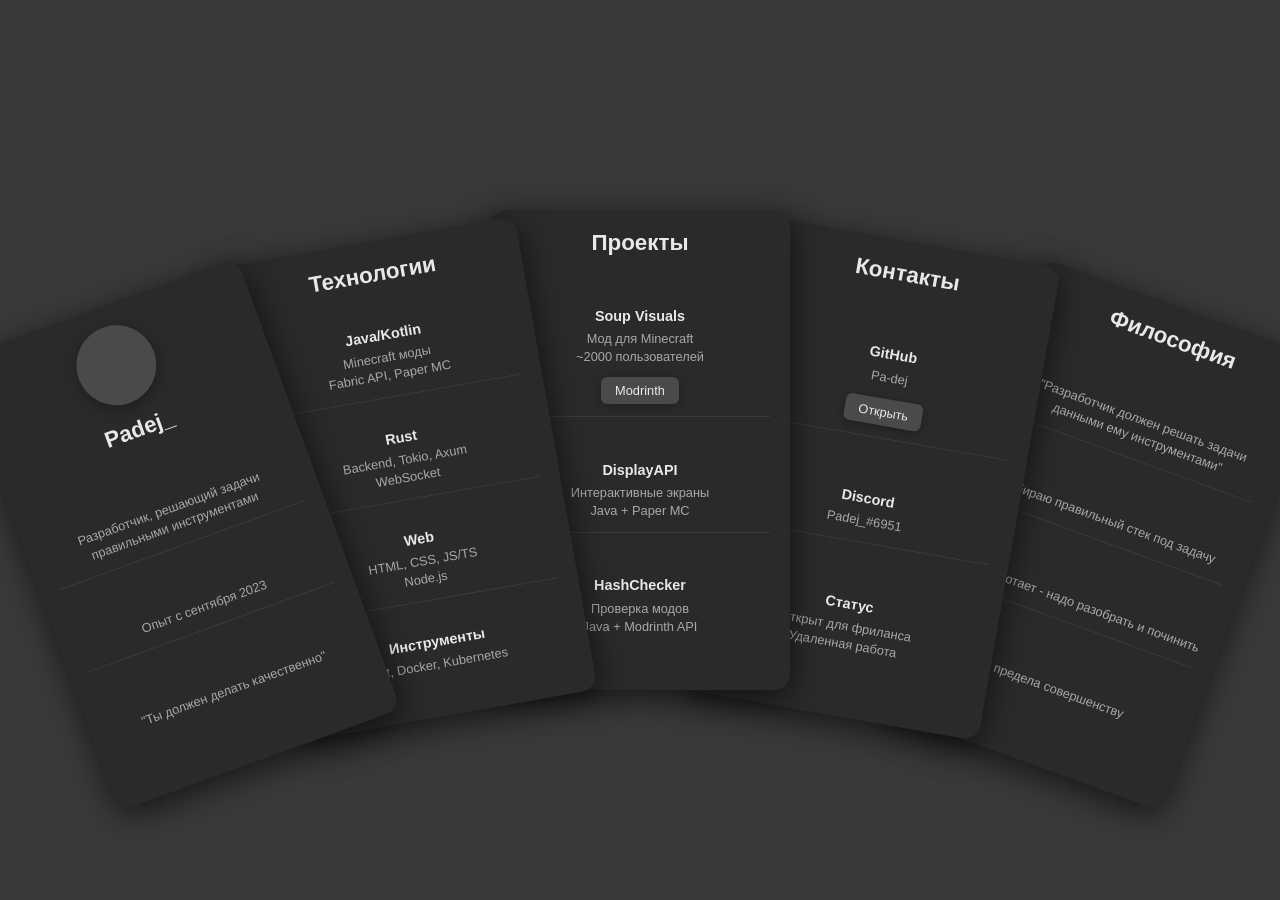
==== index.html @ fda28166 "feat: Add styling, scripts, and gitignore configuration - Create comprehensive CSS stylesheet with f" ====
<!DOCTYPE html>
<html lang="ru">
<head>
    <meta charset="UTF-8">
    <meta name="viewport" content="width=device-width, initial-scale=1.0">
    <title>Padej_</title>
    <link rel="stylesheet" href="/css/style.css">
</head>
<body>
    <div class="fan-container">
        <!-- Карта 1: Главная (самая левая в веере) -->
        <div class="card">
            <div class="card-avatar"></div>
            <h1 class="card-name">Padej_</h1>
            
            <div class="card-content">
                <div class="card-section">
                    <p class="card-text">Разработчик, решающий задачи правильными инструментами</p>
                </div>

                <div class="card-section">
                    <p class="card-text">Опыт с сентября 2023</p>
                </div>

                <div class="card-section">
                    <p class="card-text">"Ты должен делать качественно"</p>
                </div>
            </div>
        </div>

        <!-- Карта 2: Технологии -->
        <div class="card">
            <h1 class="card-name">Технологии</h1>
            
            <div class="card-content">
                <div class="card-section">
                    <p class="card-text"><strong>Java/Kotlin</strong>Minecraft моды<br>Fabric API, Paper MC</p>
                </div>

                <div class="card-section">
                    <p class="card-text"><strong>Rust</strong>Backend, Tokio, Axum<br>WebSocket</p>
                </div>

                <div class="card-section">
                    <p class="card-text"><strong>Web</strong>HTML, CSS, JS/TS<br>Node.js</p>
                </div>

                <div class="card-section">
                    <p class="card-text"><strong>Инструменты</strong>Git, Docker, Kubernetes</p>
                </div>
            </div>
        </div>

        <!-- Карта 3: Проекты (центральная) -->
        <div class="card">
            <h1 class="card-name">Проекты</h1>
            
            <div class="card-content">
                <div class="card-section">
                    <p class="card-text"><strong>Soup Visuals</strong>Мод для Minecraft<br>~2000 пользователей</p>
                    <button class="card-button" onclick="window.open('https://modrinth.com/mod/soup-api', '_blank')">Modrinth</button>
                </div>

                <div class="card-section">
                    <p class="card-text"><strong>DisplayAPI</strong>Интерактивные экраны<br>Java + Paper MC</p>
                </div>

                <div class="card-section">
                    <p class="card-text"><strong>HashChecker</strong>Проверка модов<br>Java + Modrinth API</p>
                </div>
            </div>
        </div>

        <!-- Карта 4: Контакты -->
        <div class="card">
            <h1 class="card-name">Контакты</h1>
            
            <div class="card-content">
                <div class="card-section">
                    <p class="card-text"><strong>GitHub</strong>Pa-dej</p>
                    <button class="card-button" onclick="window.open('https://github.com/Pa-dej', '_blank')">Открыть</button>
                </div>

                <div class="card-section">
                    <p class="card-text"><strong>Discord</strong>Padej_#6951</p>
                </div>

                <div class="card-section">
                    <p class="card-text"><strong>Статус</strong>Открыт для фриланса<br>Удаленная работа</p>
                </div>
            </div>
        </div>

        <!-- Карта 5: Философия (самая правая) -->
        <div class="card">
            <h1 class="card-name">Философия</h1>
            
            <div class="card-content">
                <div class="card-section">
                    <p class="card-text">"Разработчик должен решать задачи данными ему инструментами"</p>
                </div>

                <div class="card-section">
                    <p class="card-text">Выбираю правильный стек под задачу</p>
                </div>

                <div class="card-section">
                    <p class="card-text">Если работает - надо разобрать и починить</p>
                </div>

                <div class="card-section">
                    <p class="card-text">Нет предела совершенству</p>
                </div>
            </div>
        </div>
    </div>

    <script src="/js/main.js"></script>
</body>
</html>
---- css/style.css ----
* {
    margin: 0;
    padding: 0;
    box-sizing: border-box;
}

body {
    background: #393939;
    display: flex;
    justify-content: center;
    align-items: center;
    min-height: 100vh;
    margin: 0;
    padding: 20px;
    font-family: -apple-system, BlinkMacSystemFont, 'Segoe UI', 'Roboto', 'Oxygen', 'Ubuntu', sans-serif;
    overflow: hidden;
}

.fan-container {
    position: relative;
    width: 100%;
    max-width: 1600px;
    height: 700px;
    display: flex;
    justify-content: center;
    align-items: center;
}

.card {
    position: absolute;
    width: 350px;
    height: 550px;
    background: #2a2a2a;
    border-radius: 16px;
    box-shadow: 0 8px 32px rgba(0, 0, 0, 0.6);
    padding: 25px;
    display: flex;
    flex-direction: column;
    cursor: pointer;
    transition: all 0.5s cubic-bezier(0.34, 1.56, 0.64, 1);
    transform-origin: bottom center;
    overflow: hidden;
    pointer-events: all;
}

/* Веер */
.fan-container.fan-mode .card:nth-child(1) {
    transform: translateX(-450px) translateY(80px) rotate(-22deg);
    z-index: 5;
}

.fan-container.fan-mode .card:nth-child(2) {
    transform: translateX(-225px) translateY(30px) rotate(-11deg);
    z-index: 4;
}

.fan-container.fan-mode .card:nth-child(3) {
    transform: translateX(0) translateY(0) rotate(0deg);
    z-index: 3;
}

.fan-container.fan-mode .card:nth-child(4) {
    transform: translateX(225px) translateY(30px) rotate(11deg);
    z-index: 2;
}

.fan-container.fan-mode .card:nth-child(5) {
    transform: translateX(450px) translateY(80px) rotate(22deg);
    z-index: 1;
}

/* Hover */
.fan-container.fan-mode .card.hovering:nth-child(1) {
    transform: translateX(-470px) translateY(-20px) rotate(-22deg) scale(1.05);
    box-shadow: 0 20px 60px rgba(0, 0, 0, 0.8);
}

.fan-container.fan-mode .card.hovering:nth-child(2) {
    transform: translateX(-235px) translateY(-70px) rotate(-11deg) scale(1.05);
    box-shadow: 0 20px 60px rgba(0, 0, 0, 0.8);
}

.fan-container.fan-mode .card.hovering:nth-child(3) {
    transform: translateX(0) translateY(-100px) rotate(0deg) scale(1.05);
    box-shadow: 0 20px 60px rgba(0, 0, 0, 0.8);
}

.fan-container.fan-mode .card.hovering:nth-child(4) {
    transform: translateX(235px) translateY(-70px) rotate(11deg) scale(1.05);
    box-shadow: 0 20px 60px rgba(0, 0, 0, 0.8);
}

.fan-container.fan-mode .card.hovering:nth-child(5) {
    transform: translateX(470px) translateY(-20px) rotate(22deg) scale(1.05);
    box-shadow: 0 20px 60px rgba(0, 0, 0, 0.8);
}

/* Раздвигание */
.fan-container.fan-mode:has(.card.hovering:nth-child(1)) .card:nth-child(2) {
    transform: translateX(-200px) translateY(35px) rotate(-9deg);
}

.fan-container.fan-mode:has(.card.hovering:nth-child(2)) .card:nth-child(1) {
    transform: translateX(-475px) translateY(85px) rotate(-24deg);
}

.fan-container.fan-mode:has(.card.hovering:nth-child(2)) .card:nth-child(3) {
    transform: translateX(25px) translateY(5px) rotate(2deg);
}

.fan-container.fan-mode:has(.card.hovering:nth-child(3)) .card:nth-child(2) {
    transform: translateX(-250px) translateY(35px) rotate(-13deg);
}

.fan-container.fan-mode:has(.card.hovering:nth-child(3)) .card:nth-child(4) {
    transform: translateX(250px) translateY(35px) rotate(13deg);
}

.fan-container.fan-mode:has(.card.hovering:nth-child(4)) .card:nth-child(3) {
    transform: translateX(-25px) translateY(5px) rotate(-2deg);
}

.fan-container.fan-mode:has(.card.hovering:nth-child(4)) .card:nth-child(5) {
    transform: translateX(475px) translateY(85px) rotate(24deg);
}

.fan-container.fan-mode:has(.card.hovering:nth-child(5)) .card:nth-child(4) {
    transform: translateX(200px) translateY(35px) rotate(9deg);
}

/* Фокус */
.fan-container.focus-mode .card {
    opacity: 0.3;
    pointer-events: none;
    transform: translateX(0) translateY(0) rotate(0deg) scale(0.84);
}

.fan-container.focus-mode .card:nth-child(1):not(.focused) {
    opacity: 1;
    transform: translateX(-90px) translateY(0) rotate(-4deg) scale(0.84);
}

.fan-container.focus-mode .card:nth-child(2):not(.focused) {
    opacity: 1;
    transform: translateX(-44px) translateY(0) rotate(-2deg) scale(0.84);
}

.fan-container.focus-mode .card:nth-child(3):not(.focused) {
    opacity: 1;
    transform: translateX(0) translateY(0) rotate(0deg) scale(0.84);
}

.fan-container.focus-mode .card:nth-child(4):not(.focused) {
    opacity: 1;
    transform: translateX(44px) translateY(0) rotate(2deg) scale(0.84);
}

.fan-container.focus-mode .card:nth-child(5):not(.focused) {
    opacity: 1;
    transform: translateX(90px) translateY(0) rotate(4deg) scale(0.84);
}

.fan-container.focus-mode .card.focused {
    opacity: 1;
    pointer-events: all;
    transform: translateX(0) translateY(0) rotate(0deg) scale(1.15);
}

.card-avatar {
    width: 80px;
    height: 80px;
    background: #4a4a4a;
    border-radius: 50%;
    margin: 0 auto 15px;
    box-shadow: 0 4px 16px rgba(0, 0, 0, 0.3);
    flex-shrink: 0;
}

.card-name {
    font-size: 1.6rem;
    font-weight: 600;
    color: #e8e8e8;
    margin-bottom: 15px;
    text-align: center;
    flex-shrink: 0;
}

.card-content {
    flex: 1;
    display: flex;
    flex-direction: column;
    justify-content: space-evenly;
    gap: 8px;
}

.card-section {
    display: flex;
    flex-direction: column;
    align-items: center;
    gap: 8px;
    padding: 12px 0;
}

.card-section:not(:last-child) {
    border-bottom: 1px solid #3a3a3a;
}

.card-text {
    color: #a8a8a8;
    font-size: 0.85rem;
    line-height: 1.4;
    text-align: center;
}

.card-text strong {
    color: #e8e8e8;
    display: block;
    margin-bottom: 4px;
    font-size: 0.9rem;
}

.card-button {
    background: #4a4a4a;
    color: #e8e8e8;
    border: none;
    padding: 6px 14px;
    border-radius: 6px;
    font-size: 0.8rem;
    font-weight: 500;
    cursor: pointer;
    transition: all 0.3s;
    box-shadow: 0 2px 8px rgba(0, 0, 0, 0.3);
    width: fit-content;
    margin-top: 4px;
}

.card-button:hover {
    background: #5a5a5a;
    transform: translateY(-2px);
    box-shadow: 0 4px 12px rgba(0, 0, 0, 0.4);
}

.card-button:active {
    transform: translateY(0);
}

/* Адаптивность */
@media (max-width: 1400px) {
    .card {
        width: 300px;
        height: 480px;
        padding: 20px;
    }

    .fan-container.fan-mode .card:nth-child(1) {
        transform: translateX(-380px) translateY(70px) rotate(-20deg);
    }

    .fan-container.fan-mode .card:nth-child(2) {
        transform: translateX(-190px) translateY(25px) rotate(-10deg);
    }

    .fan-container.fan-mode .card:nth-child(4) {
        transform: translateX(190px) translateY(25px) rotate(10deg);
    }

    .fan-container.fan-mode .card:nth-child(5) {
        transform: translateX(380px) translateY(70px) rotate(20deg);
    }

    .card-name {
        font-size: 1.4rem;
    }

    .card-text {
        font-size: 0.8rem;
    }
}

@media (max-width: 1100px) {
    .card {
        width: 260px;
        height: 420px;
        padding: 18px;
    }

    .fan-container.fan-mode .card:nth-child(1) {
        transform: translateX(-320px) translateY(60px) rotate(-18deg);
    }

    .fan-container.fan-mode .card:nth-child(2) {
        transform: translateX(-160px) translateY(20px) rotate(-9deg);
    }

    .fan-container.fan-mode .card:nth-child(4) {
        transform: translateX(160px) translateY(20px) rotate(9deg);
    }

    .fan-container.fan-mode .card:nth-child(5) {
        transform: translateX(320px) translateY(60px) rotate(18deg);
    }

    .card-avatar {
        width: 70px;
        height: 70px;
    }

    .card-name {
        font-size: 1.3rem;
    }

    .card-text {
        font-size: 0.75rem;
    }
}

@media (max-width: 900px) {
    .fan-container {
        height: 600px;
    }

    .card {
        width: 220px;
        height: 380px;
        padding: 15px;
    }

    .fan-container.fan-mode .card:nth-child(1) {
        transform: translateX(-260px) translateY(80px) rotate(-16deg) scale(0.95);
    }

    .fan-container.fan-mode .card:nth-child(2) {
        transform: translateX(-130px) translateY(40px) rotate(-8deg) scale(0.98);
    }

    .fan-container.fan-mode .card:nth-child(3) {
        transform: translateX(0) translateY(0) rotate(0deg) scale(1);
    }

    .fan-container.fan-mode .card:nth-child(4) {
        transform: translateX(130px) translateY(40px) rotate(8deg) scale(0.98);
    }

    .fan-container.fan-mode .card:nth-child(5) {
        transform: translateX(260px) translateY(80px) rotate(16deg) scale(0.95);
    }

    .card-avatar {
        width: 60px;
        height: 60px;
    }

    .card-name {
        font-size: 1.2rem;
        margin-bottom: 10px;
    }

    .card-text {
        font-size: 0.7rem;
    }

    .card-button {
        padding: 5px 12px;
        font-size: 0.75rem;
    }
}
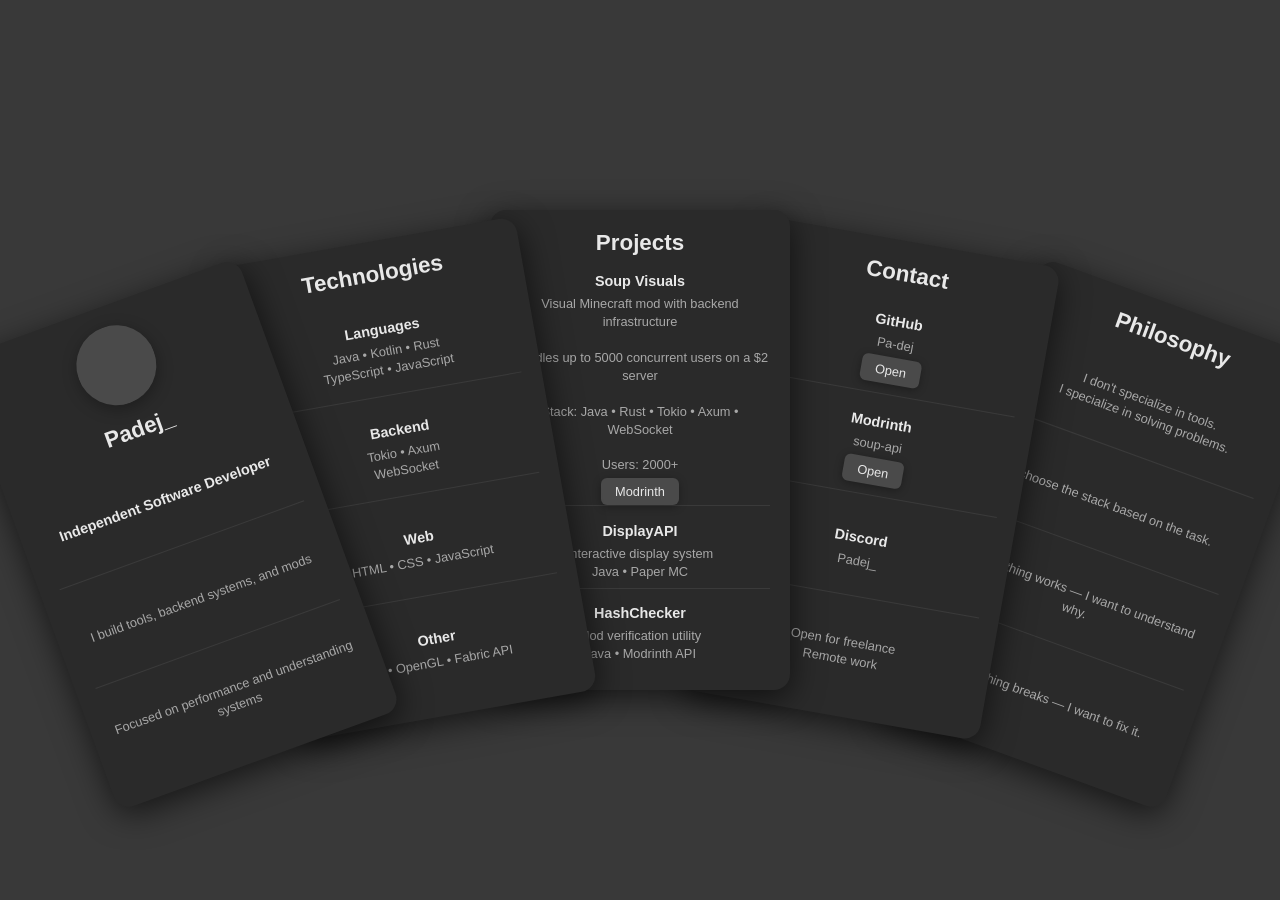
==== commit 56016c16: "feat(portfolio): Update content and refine card layout - Add profile avatar image from GitHub - Tran" ====
--- a/index.html
+++ b/index.html
@@ -10,106 +10,111 @@
     <div class="fan-container">
         <!-- Карта 1: Главная (самая левая в веере) -->
         <div class="card">
-            <div class="card-avatar"></div>
+            <div class="card-avatar" style="background-image: url('https://github.com/Pa-dej.png'); background-size: cover; background-position: center;"></div>
             <h1 class="card-name">Padej_</h1>
             
             <div class="card-content">
                 <div class="card-section">
-                    <p class="card-text">Разработчик, решающий задачи правильными инструментами</p>
+                    <p class="card-text"><strong>Independent Software Developer</strong></p>
                 </div>
 
                 <div class="card-section">
-                    <p class="card-text">Опыт с сентября 2023</p>
+                    <p class="card-text">I build tools, backend systems, and mods</p>
                 </div>
 
                 <div class="card-section">
-                    <p class="card-text">"Ты должен делать качественно"</p>
+                    <p class="card-text">Focused on performance and understanding systems</p>
                 </div>
             </div>
         </div>
 
         <!-- Карта 2: Технологии -->
         <div class="card">
-            <h1 class="card-name">Технологии</h1>
+            <h1 class="card-name">Technologies</h1>
             
             <div class="card-content">
                 <div class="card-section">
-                    <p class="card-text"><strong>Java/Kotlin</strong>Minecraft моды<br>Fabric API, Paper MC</p>
+                    <p class="card-text"><strong>Languages</strong>Java • Kotlin • Rust<br>TypeScript • JavaScript</p>
                 </div>
 
                 <div class="card-section">
-                    <p class="card-text"><strong>Rust</strong>Backend, Tokio, Axum<br>WebSocket</p>
+                    <p class="card-text"><strong>Backend</strong>Tokio • Axum<br>WebSocket</p>
                 </div>
 
                 <div class="card-section">
-                    <p class="card-text"><strong>Web</strong>HTML, CSS, JS/TS<br>Node.js</p>
+                    <p class="card-text"><strong>Web</strong>HTML • CSS • JavaScript</p>
                 </div>
 
                 <div class="card-section">
-                    <p class="card-text"><strong>Инструменты</strong>Git, Docker, Kubernetes</p>
+                    <p class="card-text"><strong>Other</strong>Git • OpenGL • Fabric API</p>
                 </div>
             </div>
         </div>
 
         <!-- Карта 3: Проекты (центральная) -->
         <div class="card">
-            <h1 class="card-name">Проекты</h1>
+            <h1 class="card-name">Projects</h1>
             
             <div class="card-content">
                 <div class="card-section">
-                    <p class="card-text"><strong>Soup Visuals</strong>Мод для Minecraft<br>~2000 пользователей</p>
+                    <p class="card-text"><strong>Soup Visuals</strong>Visual Minecraft mod with backend infrastructure<br><br>Handles up to 5000 concurrent users on a $2 server<br><br>Stack: Java • Rust • Tokio • Axum • WebSocket<br><br>Users: 2000+</p>
                     <button class="card-button" onclick="window.open('https://modrinth.com/mod/soup-api', '_blank')">Modrinth</button>
                 </div>
 
                 <div class="card-section">
-                    <p class="card-text"><strong>DisplayAPI</strong>Интерактивные экраны<br>Java + Paper MC</p>
+                    <p class="card-text"><strong>DisplayAPI</strong>Interactive display system<br>Java • Paper MC</p>
                 </div>
 
                 <div class="card-section">
-                    <p class="card-text"><strong>HashChecker</strong>Проверка модов<br>Java + Modrinth API</p>
+                    <p class="card-text"><strong>HashChecker</strong>Mod verification utility<br>Java • Modrinth API</p>
                 </div>
             </div>
         </div>
 
         <!-- Карта 4: Контакты -->
         <div class="card">
-            <h1 class="card-name">Контакты</h1>
+            <h1 class="card-name">Contact</h1>
             
             <div class="card-content">
                 <div class="card-section">
                     <p class="card-text"><strong>GitHub</strong>Pa-dej</p>
-                    <button class="card-button" onclick="window.open('https://github.com/Pa-dej', '_blank')">Открыть</button>
+                    <button class="card-button" onclick="window.open('https://github.com/Pa-dej', '_blank')">Open</button>
                 </div>
 
                 <div class="card-section">
-                    <p class="card-text"><strong>Discord</strong>Padej_#6951</p>
+                    <p class="card-text"><strong>Modrinth</strong>soup-api</p>
+                    <button class="card-button" onclick="window.open('https://modrinth.com/mod/soup-api', '_blank')">Open</button>
                 </div>
 
                 <div class="card-section">
-                    <p class="card-text"><strong>Статус</strong>Открыт для фриланса<br>Удаленная работа</p>
+                    <p class="card-text"><strong>Discord</strong>Padej_</p>
+                </div>
+
+                <div class="card-section">
+                    <p class="card-text">Open for freelance<br>Remote work</p>
                 </div>
             </div>
         </div>
 
         <!-- Карта 5: Философия (самая правая) -->
         <div class="card">
-            <h1 class="card-name">Философия</h1>
+            <h1 class="card-name">Philosophy</h1>
             
             <div class="card-content">
                 <div class="card-section">
-                    <p class="card-text">"Разработчик должен решать задачи данными ему инструментами"</p>
+                    <p class="card-text">I don't specialize in tools.<br>I specialize in solving problems.</p>
                 </div>
 
                 <div class="card-section">
-                    <p class="card-text">Выбираю правильный стек под задачу</p>
+                    <p class="card-text">I choose the stack based on the task.</p>
                 </div>
 
                 <div class="card-section">
-                    <p class="card-text">Если работает - надо разобрать и починить</p>
+                    <p class="card-text">If something works — I want to understand why.</p>
                 </div>
 
                 <div class="card-section">
-                    <p class="card-text">Нет предела совершенству</p>
+                    <p class="card-text">If something breaks — I want to fix it.</p>
                 </div>
             </div>
         </div>
--- a/css/style.css
+++ b/css/style.css
@@ -197,8 +197,10 @@
     display: flex;
     flex-direction: column;
     align-items: center;
-    gap: 8px;
-    padding: 12px 0;
+    justify-content: center;
+    gap: 0;
+    padding: 0;
+    flex: 1;
 }
 
 .card-section:not(:last-child) {
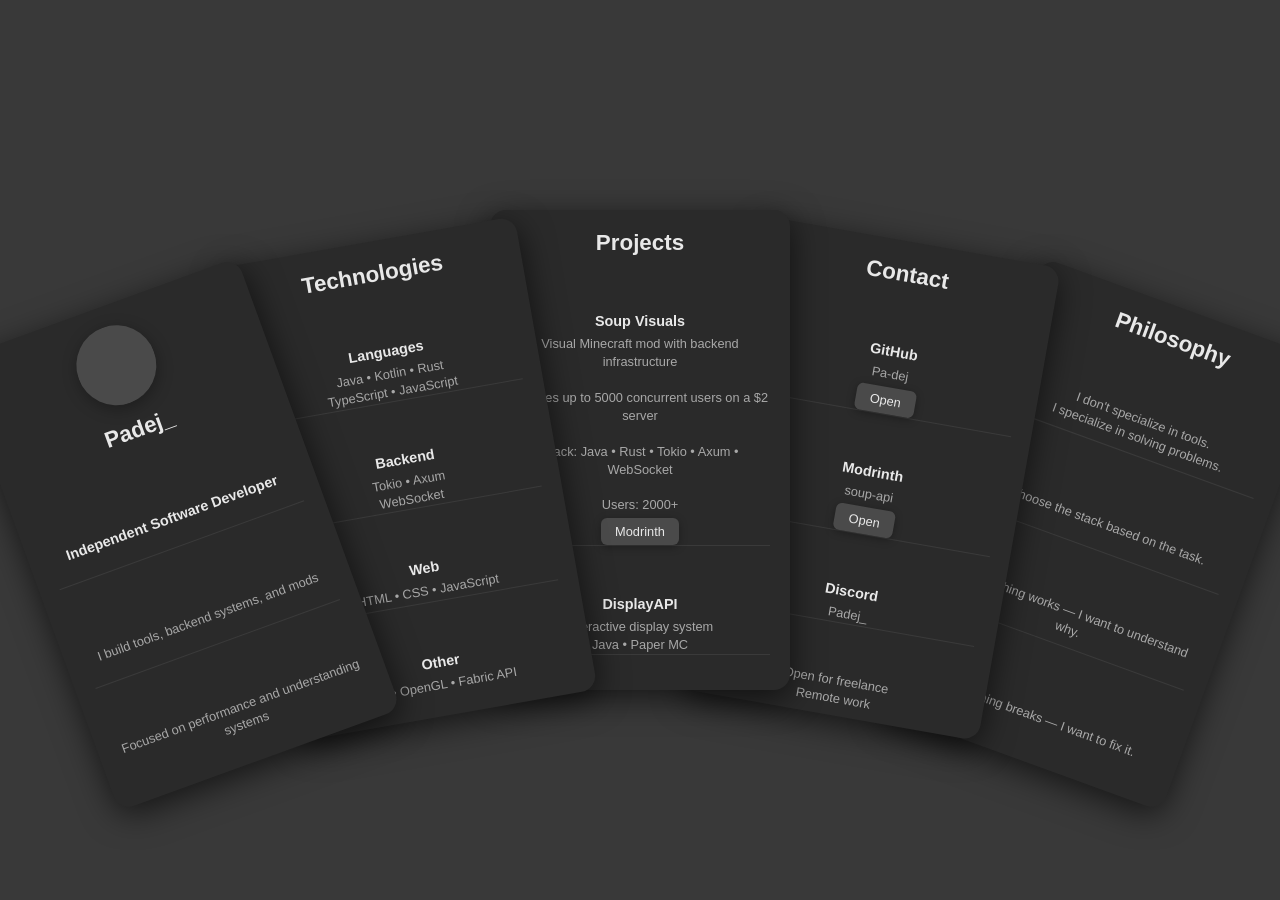
==== commit e1893e01: "feat(portfolio): Add interactive card animations and icon system - Add 15 new SVG icons (briefcase, " ====
--- a/index.html
+++ b/index.html
@@ -4,116 +4,171 @@
     <meta charset="UTF-8">
     <meta name="viewport" content="width=device-width, initial-scale=1.0">
     <title>Padej_</title>
+    <link rel="icon" type="image/svg+xml" href="/icons/icon.svg">
     <link rel="stylesheet" href="/css/style.css">
 </head>
 <body>
     <div class="fan-container">
         <!-- Карта 1: Главная (самая левая в веере) -->
-        <div class="card">
+        <div class="card" data-theme="main">
             <div class="card-avatar" style="background-image: url('https://github.com/Pa-dej.png'); background-size: cover; background-position: center;"></div>
             <h1 class="card-name">Padej_</h1>
             
             <div class="card-content">
-                <div class="card-section">
+                <div class="card-section" data-color="code">
+                    <div class="card-icons">
+                        <img src="/icons/code.svg" class="card-icon" alt="Code">
+                    </div>
                     <p class="card-text"><strong>Independent Software Developer</strong></p>
                 </div>
 
-                <div class="card-section">
+                <div class="card-section" data-color="tools">
+                    <div class="card-icons">
+                        <img src="/icons/tools.svg" class="card-icon" alt="Tools">
+                    </div>
                     <p class="card-text">I build tools, backend systems, and mods</p>
                 </div>
 
-                <div class="card-section">
+                <div class="card-section" data-color="target">
+                    <div class="card-icons">
+                        <img src="/icons/target.svg" class="card-icon" alt="Target">
+                    </div>
                     <p class="card-text">Focused on performance and understanding systems</p>
                 </div>
             </div>
         </div>
 
         <!-- Карта 2: Технологии -->
-        <div class="card">
+        <div class="card" data-theme="tech">
             <h1 class="card-name">Technologies</h1>
             
             <div class="card-content">
-                <div class="card-section">
+                <div class="card-section" data-color="java">
+                    <div class="card-icons">
+                        <img src="/icons/java.svg" class="card-icon" alt="Java">
+                    </div>
                     <p class="card-text"><strong>Languages</strong>Java • Kotlin • Rust<br>TypeScript • JavaScript</p>
                 </div>
 
-                <div class="card-section">
+                <div class="card-section" data-color="rust">
+                    <div class="card-icons">
+                        <img src="/icons/server.svg" class="card-icon" alt="Backend">
+                    </div>
                     <p class="card-text"><strong>Backend</strong>Tokio • Axum<br>WebSocket</p>
                 </div>
 
-                <div class="card-section">
+                <div class="card-section" data-color="web">
+                    <div class="card-icons">
+                        <img src="/icons/web.svg" class="card-icon" alt="Web">
+                    </div>
                     <p class="card-text"><strong>Web</strong>HTML • CSS • JavaScript</p>
                 </div>
 
                 <div class="card-section">
+                    <div class="card-icons">
+                        <img src="/icons/github.svg" class="card-icon" alt="Git">
+                    </div>
                     <p class="card-text"><strong>Other</strong>Git • OpenGL • Fabric API</p>
                 </div>
             </div>
         </div>
 
         <!-- Карта 3: Проекты (центральная) -->
-        <div class="card">
+        <div class="card" data-theme="projects">
             <h1 class="card-name">Projects</h1>
             
             <div class="card-content">
-                <div class="card-section">
+                <div class="card-section" data-color="modrinth">
+                    <div class="card-icons">
+                        <img src="/icons/modrinth.svg" class="card-icon" alt="Modrinth">
+                    </div>
                     <p class="card-text"><strong>Soup Visuals</strong>Visual Minecraft mod with backend infrastructure<br><br>Handles up to 5000 concurrent users on a $2 server<br><br>Stack: Java • Rust • Tokio • Axum • WebSocket<br><br>Users: 2000+</p>
                     <button class="card-button" onclick="window.open('https://modrinth.com/mod/soup-api', '_blank')">Modrinth</button>
                 </div>
 
-                <div class="card-section">
+                <div class="card-section" data-color="java">
+                    <div class="card-icons">
+                        <img src="/icons/java.svg" class="card-icon" alt="Java">
+                    </div>
                     <p class="card-text"><strong>DisplayAPI</strong>Interactive display system<br>Java • Paper MC</p>
                 </div>
 
-                <div class="card-section">
+                <div class="card-section" data-color="java">
+                    <div class="card-icons">
+                        <img src="/icons/java.svg" class="card-icon" alt="Java">
+                    </div>
                     <p class="card-text"><strong>HashChecker</strong>Mod verification utility<br>Java • Modrinth API</p>
                 </div>
             </div>
         </div>
 
         <!-- Карта 4: Контакты -->
-        <div class="card">
+        <div class="card" data-theme="contact">
             <h1 class="card-name">Contact</h1>
             
             <div class="card-content">
-                <div class="card-section">
+                <div class="card-section" data-color="github">
+                    <div class="card-icons">
+                        <img src="/icons/github.svg" class="card-icon" alt="GitHub">
+                    </div>
                     <p class="card-text"><strong>GitHub</strong>Pa-dej</p>
                     <button class="card-button" onclick="window.open('https://github.com/Pa-dej', '_blank')">Open</button>
                 </div>
 
-                <div class="card-section">
+                <div class="card-section" data-color="modrinth">
+                    <div class="card-icons">
+                        <img src="/icons/modrinth.svg" class="card-icon" alt="Modrinth">
+                    </div>
                     <p class="card-text"><strong>Modrinth</strong>soup-api</p>
                     <button class="card-button" onclick="window.open('https://modrinth.com/mod/soup-api', '_blank')">Open</button>
                 </div>
 
-                <div class="card-section">
+                <div class="card-section" data-color="discord">
+                    <div class="card-icons">
+                        <img src="/icons/discord.svg" class="card-icon" alt="Discord">
+                    </div>
                     <p class="card-text"><strong>Discord</strong>Padej_</p>
                 </div>
 
-                <div class="card-section">
+                <div class="card-section" data-color="briefcase">
+                    <div class="card-icons">
+                        <img src="/icons/briefcase.svg" class="card-icon" alt="Freelance">
+                    </div>
                     <p class="card-text">Open for freelance<br>Remote work</p>
                 </div>
             </div>
         </div>
 
         <!-- Карта 5: Философия (самая правая) -->
-        <div class="card">
+        <div class="card" data-theme="philosophy">
             <h1 class="card-name">Philosophy</h1>
             
             <div class="card-content">
-                <div class="card-section">
+                <div class="card-section" data-color="lightbulb">
+                    <div class="card-icons">
+                        <img src="/icons/lightbulb.svg" class="card-icon" alt="Ideas">
+                    </div>
                     <p class="card-text">I don't specialize in tools.<br>I specialize in solving problems.</p>
                 </div>
 
-                <div class="card-section">
+                <div class="card-section" data-color="layers">
+                    <div class="card-icons">
+                        <img src="/icons/layers.svg" class="card-icon" alt="Stack">
+                    </div>
                     <p class="card-text">I choose the stack based on the task.</p>
                 </div>
 
-                <div class="card-section">
+                <div class="card-section" data-color="search">
+                    <div class="card-icons">
+                        <img src="/icons/search.svg" class="card-icon" alt="Search">
+                    </div>
                     <p class="card-text">If something works — I want to understand why.</p>
                 </div>
 
-                <div class="card-section">
+                <div class="card-section" data-color="setting">
+                    <div class="card-icons">
+                        <img src="/icons/setting.svg" class="card-icon" alt="Fix">
+                    </div>
                     <p class="card-text">If something breaks — I want to fix it.</p>
                 </div>
             </div>
--- a/css/style.css
+++ b/css/style.css
@@ -201,10 +201,305 @@
     gap: 0;
     padding: 0;
     flex: 1;
+    position: relative;
+    transition: all 0.4s cubic-bezier(0.34, 1.56, 0.64, 1);
 }
 
 .card-section:not(:last-child) {
     border-bottom: 1px solid #3a3a3a;
+}
+
+/* Иконки */
+.card-icons {
+    display: flex;
+    gap: 12px;
+    margin-bottom: 8px;
+    opacity: 0;
+    transform: translateY(-10px) scale(0.8);
+    transition: all 0.5s cubic-bezier(0.34, 1.56, 0.64, 1);
+    pointer-events: none;
+}
+
+.card-icon {
+    width: 32px;
+    height: 32px;
+    filter: grayscale(1) brightness(0.6);
+    transition: all 0.4s cubic-bezier(0.34, 1.56, 0.64, 1);
+}
+
+/* Показываем иконки при фокусе */
+.card.focused .card-icons {
+    opacity: 1;
+    transform: translateY(0) scale(1);
+    pointer-events: all;
+}
+
+.card.focused .card-icon {
+    filter: grayscale(0) brightness(1);
+}
+
+/* Задержки для каскадной анимации */
+.card.focused .card-section:nth-child(1) .card-icons {
+    transition-delay: 0.1s;
+}
+
+.card.focused .card-section:nth-child(2) .card-icons {
+    transition-delay: 0.2s;
+}
+
+.card.focused .card-section:nth-child(3) .card-icons {
+    transition-delay: 0.3s;
+}
+
+.card.focused .card-section:nth-child(4) .card-icons {
+    transition-delay: 0.4s;
+}
+
+/* Цветовые схемы для секций */
+.card.focused .card-section[data-color="discord"] {
+    background: linear-gradient(135deg, rgba(86, 98, 246, 0.1), rgba(86, 98, 246, 0.05));
+    border-color: rgba(86, 98, 246, 0.3);
+}
+
+.card.focused .card-section[data-color="discord"] .card-text strong {
+    color: #5662f6;
+}
+
+.card.focused .card-section[data-color="discord"] .card-icon {
+    filter: brightness(0) saturate(100%) invert(42%) sepia(89%) saturate(2345%) hue-rotate(226deg) brightness(101%) contrast(93%);
+}
+
+.card.focused .card-section[data-color="modrinth"] {
+    background: linear-gradient(135deg, rgba(28, 238, 114, 0.1), rgba(28, 238, 114, 0.05));
+    border-color: rgba(28, 238, 114, 0.3);
+}
+
+.card.focused .card-section[data-color="modrinth"] .card-text strong {
+    color: #1cee72;
+}
+
+.card.focused .card-section[data-color="modrinth"] .card-icon {
+    filter: brightness(0) saturate(100%) invert(79%) sepia(52%) saturate(1844%) hue-rotate(88deg) brightness(98%) contrast(91%);
+}
+
+.card.focused .card-section[data-color="rust"] {
+    background: linear-gradient(135deg, rgba(254, 106, 15, 0.1), rgba(254, 106, 15, 0.05));
+    border-color: rgba(254, 106, 15, 0.3);
+}
+
+.card.focused .card-section[data-color="rust"] .card-text strong {
+    color: #fe6a0f;
+}
+
+.card.focused .card-section[data-color="rust"] .card-icon {
+    filter: brightness(0) saturate(100%) invert(52%) sepia(98%) saturate(2726%) hue-rotate(1deg) brightness(101%) contrast(99%);
+}
+
+.card.focused .card-section[data-color="kotlin"] {
+    background: linear-gradient(135deg, rgba(16, 154, 216, 0.1), rgba(135, 119, 228, 0.1), rgba(199, 98, 192, 0.1), rgba(249, 144, 24, 0.1));
+    border-color: rgba(16, 154, 216, 0.3);
+}
+
+.card.focused .card-section[data-color="kotlin"] .card-text strong {
+    background: linear-gradient(90deg, #109ad8, #8777e4, #c762c0, #f99018);
+    -webkit-background-clip: text;
+    -webkit-text-fill-color: transparent;
+    background-clip: text;
+}
+
+.card.focused .card-section[data-color="kotlin"] .card-icon {
+    filter: brightness(0) saturate(100%) invert(48%) sepia(89%) saturate(1844%) hue-rotate(168deg) brightness(95%) contrast(91%);
+}
+
+.card.focused .card-section[data-color="java"] {
+    background: linear-gradient(135deg, rgba(245, 148, 26, 0.1), rgba(245, 148, 26, 0.05));
+    border-color: rgba(245, 148, 26, 0.3);
+}
+
+.card.focused .card-section[data-color="java"] .card-text strong {
+    color: #f5941a;
+}
+
+.card.focused .card-section[data-color="java"] .card-icon {
+    filter: brightness(0) saturate(100%) invert(66%) sepia(89%) saturate(1844%) hue-rotate(1deg) brightness(98%) contrast(91%);
+}
+
+.card.focused .card-section[data-color="github"] {
+    background: linear-gradient(135deg, rgba(232, 232, 232, 0.1), rgba(232, 232, 232, 0.05));
+    border-color: rgba(232, 232, 232, 0.3);
+}
+
+.card.focused .card-section[data-color="github"] .card-text strong {
+    color: #e8e8e8;
+}
+
+.card.focused .card-section[data-color="github"] .card-icon {
+    filter: brightness(0) saturate(100%) invert(100%);
+}
+
+.card.focused .card-section[data-color="web"] {
+    background: linear-gradient(135deg, rgba(100, 150, 255, 0.1), rgba(100, 150, 255, 0.05));
+    border-color: rgba(100, 150, 255, 0.3);
+}
+
+.card.focused .card-section[data-color="web"] .card-text strong {
+    color: #6496ff;
+}
+
+.card.focused .card-section[data-color="web"] .card-icon {
+    filter: brightness(0) saturate(100%) invert(60%) sepia(89%) saturate(1844%) hue-rotate(200deg) brightness(101%) contrast(101%);
+}
+
+/* Анимация кнопок при фокусе */
+.card.focused .card-button {
+    animation: buttonPulse 0.5s cubic-bezier(0.34, 1.56, 0.64, 1);
+}
+
+@keyframes buttonPulse {
+    0% {
+        transform: scale(1);
+    }
+    50% {
+        transform: scale(1.1);
+    }
+    100% {
+        transform: scale(1);
+    }
+}
+
+/* Цвет кнопок в зависимости от секции */
+.card.focused .card-section[data-color="discord"] .card-button {
+    background: #5662f6;
+    color: white;
+}
+
+.card.focused .card-section[data-color="discord"] .card-button:hover {
+    background: #6b77f7;
+}
+
+.card.focused .card-section[data-color="modrinth"] .card-button {
+    background: #1cee72;
+    color: #1a1a1a;
+}
+
+.card.focused .card-section[data-color="modrinth"] .card-button:hover {
+    background: #2fff84;
+}
+
+.card.focused .card-section[data-color="github"] .card-button {
+    background: #e8e8e8;
+    color: #1a1a1a;
+}
+
+.card.focused .card-section[data-color="github"] .card-button:hover {
+    background: #ffffff;
+}
+
+/* Цвета для главной карты */
+.card.focused .card-section[data-color="code"] {
+    background: linear-gradient(135deg, rgba(100, 150, 255, 0.1), rgba(100, 150, 255, 0.05));
+    border-color: rgba(100, 150, 255, 0.3);
+}
+
+.card.focused .card-section[data-color="code"] .card-text strong {
+    color: #6496ff;
+}
+
+.card.focused .card-section[data-color="code"] .card-icon {
+    filter: brightness(0) saturate(100%) invert(60%) sepia(89%) saturate(1844%) hue-rotate(200deg) brightness(101%) contrast(101%);
+}
+
+.card.focused .card-section[data-color="tools"] {
+    background: linear-gradient(135deg, rgba(245, 148, 26, 0.1), rgba(245, 148, 26, 0.05));
+    border-color: rgba(245, 148, 26, 0.3);
+}
+
+.card.focused .card-section[data-color="tools"] .card-text {
+    color: #f5941a;
+}
+
+.card.focused .card-section[data-color="tools"] .card-icon {
+    filter: brightness(0) saturate(100%) invert(66%) sepia(89%) saturate(1844%) hue-rotate(1deg) brightness(98%) contrast(91%);
+}
+
+.card.focused .card-section[data-color="target"] {
+    background: linear-gradient(135deg, rgba(28, 238, 114, 0.1), rgba(28, 238, 114, 0.05));
+    border-color: rgba(28, 238, 114, 0.3);
+}
+
+.card.focused .card-section[data-color="target"] .card-text {
+    color: #1cee72;
+}
+
+.card.focused .card-section[data-color="target"] .card-icon {
+    filter: brightness(0) saturate(100%) invert(79%) sepia(52%) saturate(1844%) hue-rotate(88deg) brightness(98%) contrast(91%);
+}
+
+/* Цвета для карты контактов */
+.card.focused .card-section[data-color="briefcase"] {
+    background: linear-gradient(135deg, rgba(232, 232, 232, 0.1), rgba(232, 232, 232, 0.05));
+    border-color: rgba(232, 232, 232, 0.3);
+}
+
+.card.focused .card-section[data-color="briefcase"] .card-text {
+    color: #e8e8e8;
+}
+
+.card.focused .card-section[data-color="briefcase"] .card-icon {
+    filter: brightness(0) saturate(100%) invert(100%);
+}
+
+/* Цвета для карты философии */
+.card.focused .card-section[data-color="lightbulb"] {
+    background: linear-gradient(135deg, rgba(255, 215, 0, 0.1), rgba(255, 215, 0, 0.05));
+    border-color: rgba(255, 215, 0, 0.3);
+}
+
+.card.focused .card-section[data-color="lightbulb"] .card-text {
+    color: #ffd700;
+}
+
+.card.focused .card-section[data-color="lightbulb"] .card-icon {
+    filter: brightness(0) saturate(100%) invert(84%) sepia(89%) saturate(1844%) hue-rotate(1deg) brightness(101%) contrast(101%);
+}
+
+.card.focused .card-section[data-color="layers"] {
+    background: linear-gradient(135deg, rgba(100, 150, 255, 0.1), rgba(100, 150, 255, 0.05));
+    border-color: rgba(100, 150, 255, 0.3);
+}
+
+.card.focused .card-section[data-color="layers"] .card-text {
+    color: #6496ff;
+}
+
+.card.focused .card-section[data-color="layers"] .card-icon {
+    filter: brightness(0) saturate(100%) invert(60%) sepia(89%) saturate(1844%) hue-rotate(200deg) brightness(101%) contrast(101%);
+}
+
+.card.focused .card-section[data-color="search"] {
+    background: linear-gradient(135deg, rgba(28, 238, 114, 0.1), rgba(28, 238, 114, 0.05));
+    border-color: rgba(28, 238, 114, 0.3);
+}
+
+.card.focused .card-section[data-color="search"] .card-text {
+    color: #1cee72;
+}
+
+.card.focused .card-section[data-color="search"] .card-icon {
+    filter: brightness(0) saturate(100%) invert(79%) sepia(52%) saturate(1844%) hue-rotate(88deg) brightness(98%) contrast(91%);
+}
+
+.card.focused .card-section[data-color="setting"] {
+    background: linear-gradient(135deg, rgba(254, 106, 15, 0.1), rgba(254, 106, 15, 0.05));
+    border-color: rgba(254, 106, 15, 0.3);
+}
+
+.card.focused .card-section[data-color="setting"] .card-text {
+    color: #fe6a0f;
+}
+
+.card.focused .card-section[data-color="setting"] .card-icon {
+    filter: brightness(0) saturate(100%) invert(52%) sepia(98%) saturate(2726%) hue-rotate(1deg) brightness(101%) contrast(99%);
 }
 
 .card-text {
@@ -316,35 +611,106 @@
     }
 }
 
+/* Переход на таблицу для узких экранов */
 @media (max-width: 900px) {
+    body {
+        padding: 10px;
+        overflow-y: auto;
+        overflow-x: hidden;
+    }
+
     .fan-container {
-        height: 600px;
+        height: auto;
+        min-height: 100vh;
+        display: grid;
+        grid-template-columns: 1fr;
+        gap: 20px;
+        padding: 20px 0;
     }
 
     .card {
-        width: 220px;
-        height: 380px;
+        position: relative;
+        width: 100%;
+        max-width: 400px;
+        height: auto;
+        min-height: 450px;
+        padding: 20px;
+        margin: 0 auto;
+        cursor: default;
+    }
+
+    /* Отключаем веер на мобильных */
+    .fan-container.fan-mode .card:nth-child(1),
+    .fan-container.fan-mode .card:nth-child(2),
+    .fan-container.fan-mode .card:nth-child(3),
+    .fan-container.fan-mode .card:nth-child(4),
+    .fan-container.fan-mode .card:nth-child(5) {
+        transform: translateX(0) translateY(0) rotate(0deg) scale(1);
+        position: relative;
+        opacity: 1;
+        z-index: auto;
+    }
+
+    /* Отключаем hover на мобильных */
+    .fan-container.fan-mode .card.hovering:nth-child(1),
+    .fan-container.fan-mode .card.hovering:nth-child(2),
+    .fan-container.fan-mode .card.hovering:nth-child(3),
+    .fan-container.fan-mode .card.hovering:nth-child(4),
+    .fan-container.fan-mode .card.hovering:nth-child(5) {
+        transform: translateX(0) translateY(0) rotate(0deg) scale(1);
+        box-shadow: 0 8px 32px rgba(0, 0, 0, 0.6);
+    }
+
+    /* Отключаем фокус на мобильных */
+    .fan-container.focus-mode .card {
+        opacity: 1;
+        pointer-events: all;
+        transform: translateX(0) translateY(0) rotate(0deg) scale(1);
+        position: relative;
+    }
+
+    .fan-container.focus-mode .card.focused {
+        transform: translateX(0) translateY(0) rotate(0deg) scale(1);
+    }
+
+    .card-avatar {
+        width: 80px;
+        height: 80px;
+    }
+
+    .card-name {
+        font-size: 1.4rem;
+        margin-bottom: 15px;
+    }
+
+    .card-text {
+        font-size: 0.85rem;
+    }
+
+    .card-button {
+        padding: 8px 16px;
+        font-size: 0.85rem;
+    }
+}
+
+/* Планшеты в портретной ориентации */
+@media (min-width: 768px) and (max-width: 900px) and (orientation: portrait) {
+    .fan-container {
+        grid-template-columns: repeat(2, 1fr);
+        gap: 15px;
+    }
+
+    .card {
+        max-width: 100%;
+        min-height: 400px;
+    }
+}
+
+/* Очень маленькие экраны */
+@media (max-width: 400px) {
+    .card {
+        min-height: 400px;
         padding: 15px;
-    }
-
-    .fan-container.fan-mode .card:nth-child(1) {
-        transform: translateX(-260px) translateY(80px) rotate(-16deg) scale(0.95);
-    }
-
-    .fan-container.fan-mode .card:nth-child(2) {
-        transform: translateX(-130px) translateY(40px) rotate(-8deg) scale(0.98);
-    }
-
-    .fan-container.fan-mode .card:nth-child(3) {
-        transform: translateX(0) translateY(0) rotate(0deg) scale(1);
-    }
-
-    .fan-container.fan-mode .card:nth-child(4) {
-        transform: translateX(130px) translateY(40px) rotate(8deg) scale(0.98);
-    }
-
-    .fan-container.fan-mode .card:nth-child(5) {
-        transform: translateX(260px) translateY(80px) rotate(16deg) scale(0.95);
     }
 
     .card-avatar {
@@ -354,15 +720,14 @@
 
     .card-name {
         font-size: 1.2rem;
-        margin-bottom: 10px;
     }
 
     .card-text {
-        font-size: 0.7rem;
+        font-size: 0.75rem;
     }
 
     .card-button {
-        padding: 5px 12px;
+        padding: 6px 12px;
         font-size: 0.75rem;
     }
 }
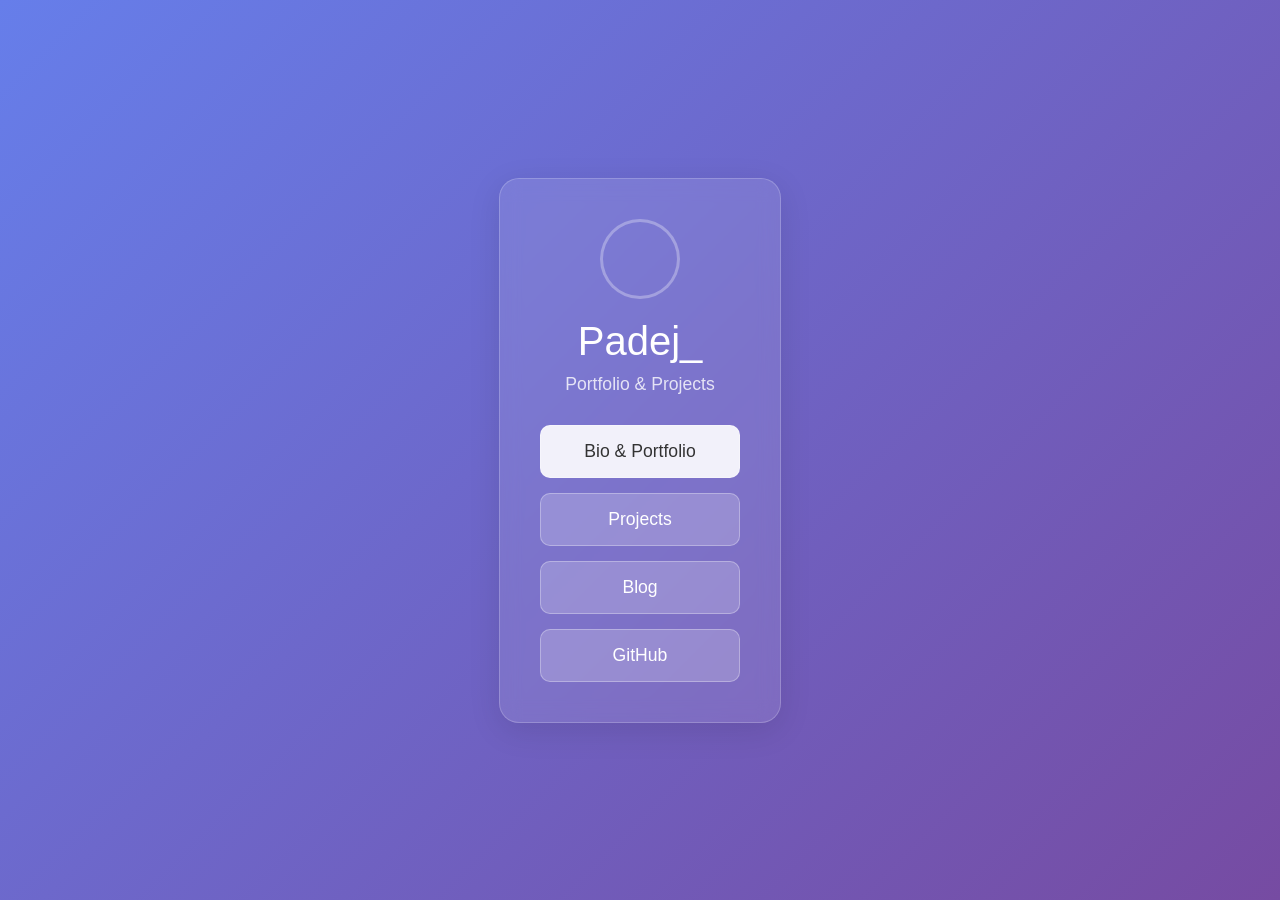
==== commit 1a2b6f32: "feat(portfolio): Expand bio page with multi-card fan layout and content - Replace single bio section" ====
--- a/index.html
+++ b/index.html
@@ -3,178 +3,102 @@
 <head>
     <meta charset="UTF-8">
     <meta name="viewport" content="width=device-width, initial-scale=1.0">
-    <title>Padej_</title>
-    <link rel="icon" type="image/svg+xml" href="/icons/icon.svg">
-    <link rel="stylesheet" href="/css/style.css">
+    <title>Padej_ - Portfolio</title>
+    <link rel="icon" type="image/svg+xml" href="icons/icon.svg">
+    <link rel="stylesheet" href="style.css">
+    <style>
+        body {
+            margin: 0;
+            padding: 0;
+            background: linear-gradient(135deg, #667eea 0%, #764ba2 100%);
+            font-family: 'Segoe UI', Tahoma, Geneva, Verdana, sans-serif;
+            display: flex;
+            justify-content: center;
+            align-items: center;
+            min-height: 100vh;
+        }
+        
+        .navigation-container {
+            text-align: center;
+            background: rgba(255, 255, 255, 0.1);
+            backdrop-filter: blur(10px);
+            border-radius: 20px;
+            padding: 40px;
+            box-shadow: 0 8px 32px rgba(0, 0, 0, 0.1);
+            border: 1px solid rgba(255, 255, 255, 0.2);
+        }
+        
+        .logo {
+            width: 80px;
+            height: 80px;
+            margin: 0 auto 20px;
+            background-image: url('https://github.com/Pa-dej.png');
+            background-size: cover;
+            background-position: center;
+            border-radius: 50%;
+            border: 3px solid rgba(255, 255, 255, 0.3);
+        }
+        
+        h1 {
+            color: white;
+            margin: 0 0 10px 0;
+            font-size: 2.5em;
+            font-weight: 300;
+        }
+        
+        .subtitle {
+            color: rgba(255, 255, 255, 0.8);
+            margin: 0 0 30px 0;
+            font-size: 1.1em;
+        }
+        
+        .nav-buttons {
+            display: flex;
+            flex-direction: column;
+            gap: 15px;
+            min-width: 200px;
+        }
+        
+        .nav-button {
+            padding: 15px 25px;
+            background: rgba(255, 255, 255, 0.2);
+            color: white;
+            text-decoration: none;
+            border-radius: 10px;
+            transition: all 0.3s ease;
+            border: 1px solid rgba(255, 255, 255, 0.3);
+            font-size: 1.1em;
+            font-weight: 500;
+        }
+        
+        .nav-button:hover {
+            background: rgba(255, 255, 255, 0.3);
+            transform: translateY(-2px);
+            box-shadow: 0 5px 15px rgba(0, 0, 0, 0.2);
+        }
+        
+        .nav-button.primary {
+            background: rgba(255, 255, 255, 0.9);
+            color: #333;
+        }
+        
+        .nav-button.primary:hover {
+            background: white;
+        }
+    </style>
 </head>
 <body>
-    <div class="fan-container">
-        <!-- Карта 1: Главная (самая левая в веере) -->
-        <div class="card" data-theme="main">
-            <div class="card-avatar" style="background-image: url('https://github.com/Pa-dej.png'); background-size: cover; background-position: center;"></div>
-            <h1 class="card-name">Padej_</h1>
-            
-            <div class="card-content">
-                <div class="card-section" data-color="code">
-                    <div class="card-icons">
-                        <img src="/icons/code.svg" class="card-icon" alt="Code">
-                    </div>
-                    <p class="card-text"><strong>Independent Software Developer</strong></p>
-                </div>
-
-                <div class="card-section" data-color="tools">
-                    <div class="card-icons">
-                        <img src="/icons/tools.svg" class="card-icon" alt="Tools">
-                    </div>
-                    <p class="card-text">I build tools, backend systems, and mods</p>
-                </div>
-
-                <div class="card-section" data-color="target">
-                    <div class="card-icons">
-                        <img src="/icons/target.svg" class="card-icon" alt="Target">
-                    </div>
-                    <p class="card-text">Focused on performance and understanding systems</p>
-                </div>
-            </div>
-        </div>
-
-        <!-- Карта 2: Технологии -->
-        <div class="card" data-theme="tech">
-            <h1 class="card-name">Technologies</h1>
-            
-            <div class="card-content">
-                <div class="card-section" data-color="java">
-                    <div class="card-icons">
-                        <img src="/icons/java.svg" class="card-icon" alt="Java">
-                    </div>
-                    <p class="card-text"><strong>Languages</strong>Java • Kotlin • Rust<br>TypeScript • JavaScript</p>
-                </div>
-
-                <div class="card-section" data-color="rust">
-                    <div class="card-icons">
-                        <img src="/icons/server.svg" class="card-icon" alt="Backend">
-                    </div>
-                    <p class="card-text"><strong>Backend</strong>Tokio • Axum<br>WebSocket</p>
-                </div>
-
-                <div class="card-section" data-color="web">
-                    <div class="card-icons">
-                        <img src="/icons/web.svg" class="card-icon" alt="Web">
-                    </div>
-                    <p class="card-text"><strong>Web</strong>HTML • CSS • JavaScript</p>
-                </div>
-
-                <div class="card-section">
-                    <div class="card-icons">
-                        <img src="/icons/github.svg" class="card-icon" alt="Git">
-                    </div>
-                    <p class="card-text"><strong>Other</strong>Git • OpenGL • Fabric API</p>
-                </div>
-            </div>
-        </div>
-
-        <!-- Карта 3: Проекты (центральная) -->
-        <div class="card" data-theme="projects">
-            <h1 class="card-name">Projects</h1>
-            
-            <div class="card-content">
-                <div class="card-section" data-color="modrinth">
-                    <div class="card-icons">
-                        <img src="/icons/modrinth.svg" class="card-icon" alt="Modrinth">
-                    </div>
-                    <p class="card-text"><strong>Soup Visuals</strong>Visual Minecraft mod with backend infrastructure<br><br>Handles up to 5000 concurrent users on a $2 server<br><br>Stack: Java • Rust • Tokio • Axum • WebSocket<br><br>Users: 2000+</p>
-                    <button class="card-button" onclick="window.open('https://modrinth.com/mod/soup-api', '_blank')">Modrinth</button>
-                </div>
-
-                <div class="card-section" data-color="java">
-                    <div class="card-icons">
-                        <img src="/icons/java.svg" class="card-icon" alt="Java">
-                    </div>
-                    <p class="card-text"><strong>DisplayAPI</strong>Interactive display system<br>Java • Paper MC</p>
-                </div>
-
-                <div class="card-section" data-color="java">
-                    <div class="card-icons">
-                        <img src="/icons/java.svg" class="card-icon" alt="Java">
-                    </div>
-                    <p class="card-text"><strong>HashChecker</strong>Mod verification utility<br>Java • Modrinth API</p>
-                </div>
-            </div>
-        </div>
-
-        <!-- Карта 4: Контакты -->
-        <div class="card" data-theme="contact">
-            <h1 class="card-name">Contact</h1>
-            
-            <div class="card-content">
-                <div class="card-section" data-color="github">
-                    <div class="card-icons">
-                        <img src="/icons/github.svg" class="card-icon" alt="GitHub">
-                    </div>
-                    <p class="card-text"><strong>GitHub</strong>Pa-dej</p>
-                    <button class="card-button" onclick="window.open('https://github.com/Pa-dej', '_blank')">Open</button>
-                </div>
-
-                <div class="card-section" data-color="modrinth">
-                    <div class="card-icons">
-                        <img src="/icons/modrinth.svg" class="card-icon" alt="Modrinth">
-                    </div>
-                    <p class="card-text"><strong>Modrinth</strong>soup-api</p>
-                    <button class="card-button" onclick="window.open('https://modrinth.com/mod/soup-api', '_blank')">Open</button>
-                </div>
-
-                <div class="card-section" data-color="discord">
-                    <div class="card-icons">
-                        <img src="/icons/discord.svg" class="card-icon" alt="Discord">
-                    </div>
-                    <p class="card-text"><strong>Discord</strong>Padej_</p>
-                </div>
-
-                <div class="card-section" data-color="briefcase">
-                    <div class="card-icons">
-                        <img src="/icons/briefcase.svg" class="card-icon" alt="Freelance">
-                    </div>
-                    <p class="card-text">Open for freelance<br>Remote work</p>
-                </div>
-            </div>
-        </div>
-
-        <!-- Карта 5: Философия (самая правая) -->
-        <div class="card" data-theme="philosophy">
-            <h1 class="card-name">Philosophy</h1>
-            
-            <div class="card-content">
-                <div class="card-section" data-color="lightbulb">
-                    <div class="card-icons">
-                        <img src="/icons/lightbulb.svg" class="card-icon" alt="Ideas">
-                    </div>
-                    <p class="card-text">I don't specialize in tools.<br>I specialize in solving problems.</p>
-                </div>
-
-                <div class="card-section" data-color="layers">
-                    <div class="card-icons">
-                        <img src="/icons/layers.svg" class="card-icon" alt="Stack">
-                    </div>
-                    <p class="card-text">I choose the stack based on the task.</p>
-                </div>
-
-                <div class="card-section" data-color="search">
-                    <div class="card-icons">
-                        <img src="/icons/search.svg" class="card-icon" alt="Search">
-                    </div>
-                    <p class="card-text">If something works — I want to understand why.</p>
-                </div>
-
-                <div class="card-section" data-color="setting">
-                    <div class="card-icons">
-                        <img src="/icons/setting.svg" class="card-icon" alt="Fix">
-                    </div>
-                    <p class="card-text">If something breaks — I want to fix it.</p>
-                </div>
-            </div>
+    <div class="navigation-container">
+        <div class="logo"></div>
+        <h1>Padej_</h1>
+        <p class="subtitle">Portfolio & Projects</p>
+        
+        <div class="nav-buttons">
+            <a href="bio/" class="nav-button primary">Bio & Portfolio</a>
+            <a href="#" class="nav-button" onclick="alert('Coming soon!')">Projects</a>
+            <a href="#" class="nav-button" onclick="alert('Coming soon!')">Blog</a>
+            <a href="https://github.com/Pa-dej" class="nav-button" target="_blank">GitHub</a>
         </div>
     </div>
-
-    <script src="/js/main.js"></script>
 </body>
 </html>
--- a/style.css
+++ b/style.css
@@ -0,0 +1,733 @@
+* {
+    margin: 0;
+    padding: 0;
+    box-sizing: border-box;
+}
+
+body {
+    background: #393939;
+    display: flex;
+    justify-content: center;
+    align-items: center;
+    min-height: 100vh;
+    margin: 0;
+    padding: 20px;
+    font-family: -apple-system, BlinkMacSystemFont, 'Segoe UI', 'Roboto', 'Oxygen', 'Ubuntu', sans-serif;
+    overflow: hidden;
+}
+
+.fan-container {
+    position: relative;
+    width: 100%;
+    max-width: 1600px;
+    height: 700px;
+    display: flex;
+    justify-content: center;
+    align-items: center;
+}
+
+.card {
+    position: absolute;
+    width: 350px;
+    height: 550px;
+    background: #2a2a2a;
+    border-radius: 16px;
+    box-shadow: 0 8px 32px rgba(0, 0, 0, 0.6);
+    padding: 25px;
+    display: flex;
+    flex-direction: column;
+    cursor: pointer;
+    transition: all 0.5s cubic-bezier(0.34, 1.56, 0.64, 1);
+    transform-origin: bottom center;
+    overflow: hidden;
+    pointer-events: all;
+}
+
+/* Веер */
+.fan-container.fan-mode .card:nth-child(1) {
+    transform: translateX(-450px) translateY(80px) rotate(-22deg);
+    z-index: 5;
+}
+
+.fan-container.fan-mode .card:nth-child(2) {
+    transform: translateX(-225px) translateY(30px) rotate(-11deg);
+    z-index: 4;
+}
+
+.fan-container.fan-mode .card:nth-child(3) {
+    transform: translateX(0) translateY(0) rotate(0deg);
+    z-index: 3;
+}
+
+.fan-container.fan-mode .card:nth-child(4) {
+    transform: translateX(225px) translateY(30px) rotate(11deg);
+    z-index: 2;
+}
+
+.fan-container.fan-mode .card:nth-child(5) {
+    transform: translateX(450px) translateY(80px) rotate(22deg);
+    z-index: 1;
+}
+
+/* Hover */
+.fan-container.fan-mode .card.hovering:nth-child(1) {
+    transform: translateX(-470px) translateY(-20px) rotate(-22deg) scale(1.05);
+    box-shadow: 0 20px 60px rgba(0, 0, 0, 0.8);
+}
+
+.fan-container.fan-mode .card.hovering:nth-child(2) {
+    transform: translateX(-235px) translateY(-70px) rotate(-11deg) scale(1.05);
+    box-shadow: 0 20px 60px rgba(0, 0, 0, 0.8);
+}
+
+.fan-container.fan-mode .card.hovering:nth-child(3) {
+    transform: translateX(0) translateY(-100px) rotate(0deg) scale(1.05);
+    box-shadow: 0 20px 60px rgba(0, 0, 0, 0.8);
+}
+
+.fan-container.fan-mode .card.hovering:nth-child(4) {
+    transform: translateX(235px) translateY(-70px) rotate(11deg) scale(1.05);
+    box-shadow: 0 20px 60px rgba(0, 0, 0, 0.8);
+}
+
+.fan-container.fan-mode .card.hovering:nth-child(5) {
+    transform: translateX(470px) translateY(-20px) rotate(22deg) scale(1.05);
+    box-shadow: 0 20px 60px rgba(0, 0, 0, 0.8);
+}
+
+/* Раздвигание */
+.fan-container.fan-mode:has(.card.hovering:nth-child(1)) .card:nth-child(2) {
+    transform: translateX(-200px) translateY(35px) rotate(-9deg);
+}
+
+.fan-container.fan-mode:has(.card.hovering:nth-child(2)) .card:nth-child(1) {
+    transform: translateX(-475px) translateY(85px) rotate(-24deg);
+}
+
+.fan-container.fan-mode:has(.card.hovering:nth-child(2)) .card:nth-child(3) {
+    transform: translateX(25px) translateY(5px) rotate(2deg);
+}
+
+.fan-container.fan-mode:has(.card.hovering:nth-child(3)) .card:nth-child(2) {
+    transform: translateX(-250px) translateY(35px) rotate(-13deg);
+}
+
+.fan-container.fan-mode:has(.card.hovering:nth-child(3)) .card:nth-child(4) {
+    transform: translateX(250px) translateY(35px) rotate(13deg);
+}
+
+.fan-container.fan-mode:has(.card.hovering:nth-child(4)) .card:nth-child(3) {
+    transform: translateX(-25px) translateY(5px) rotate(-2deg);
+}
+
+.fan-container.fan-mode:has(.card.hovering:nth-child(4)) .card:nth-child(5) {
+    transform: translateX(475px) translateY(85px) rotate(24deg);
+}
+
+.fan-container.fan-mode:has(.card.hovering:nth-child(5)) .card:nth-child(4) {
+    transform: translateX(200px) translateY(35px) rotate(9deg);
+}
+
+/* Фокус */
+.fan-container.focus-mode .card {
+    opacity: 0.3;
+    pointer-events: none;
+    transform: translateX(0) translateY(0) rotate(0deg) scale(0.84);
+}
+
+.fan-container.focus-mode .card:nth-child(1):not(.focused) {
+    opacity: 1;
+    transform: translateX(-90px) translateY(0) rotate(-4deg) scale(0.84);
+}
+
+.fan-container.focus-mode .card:nth-child(2):not(.focused) {
+    opacity: 1;
+    transform: translateX(-44px) translateY(0) rotate(-2deg) scale(0.84);
+}
+
+.fan-container.focus-mode .card:nth-child(3):not(.focused) {
+    opacity: 1;
+    transform: translateX(0) translateY(0) rotate(0deg) scale(0.84);
+}
+
+.fan-container.focus-mode .card:nth-child(4):not(.focused) {
+    opacity: 1;
+    transform: translateX(44px) translateY(0) rotate(2deg) scale(0.84);
+}
+
+.fan-container.focus-mode .card:nth-child(5):not(.focused) {
+    opacity: 1;
+    transform: translateX(90px) translateY(0) rotate(4deg) scale(0.84);
+}
+
+.fan-container.focus-mode .card.focused {
+    opacity: 1;
+    pointer-events: all;
+    transform: translateX(0) translateY(0) rotate(0deg) scale(1.15);
+}
+
+.card-avatar {
+    width: 80px;
+    height: 80px;
+    background: #4a4a4a;
+    border-radius: 50%;
+    margin: 0 auto 15px;
+    box-shadow: 0 4px 16px rgba(0, 0, 0, 0.3);
+    flex-shrink: 0;
+}
+
+.card-name {
+    font-size: 1.6rem;
+    font-weight: 600;
+    color: #e8e8e8;
+    margin-bottom: 15px;
+    text-align: center;
+    flex-shrink: 0;
+}
+
+.card-content {
+    flex: 1;
+    display: flex;
+    flex-direction: column;
+    justify-content: space-evenly;
+    gap: 8px;
+}
+
+.card-section {
+    display: flex;
+    flex-direction: column;
+    align-items: center;
+    justify-content: center;
+    gap: 0;
+    padding: 0;
+    flex: 1;
+    position: relative;
+    transition: all 0.4s cubic-bezier(0.34, 1.56, 0.64, 1);
+}
+
+.card-section:not(:last-child) {
+    border-bottom: 1px solid #3a3a3a;
+}
+
+/* Иконки */
+.card-icons {
+    display: flex;
+    gap: 12px;
+    margin-bottom: 8px;
+    opacity: 0;
+    transform: translateY(-10px) scale(0.8);
+    transition: all 0.5s cubic-bezier(0.34, 1.56, 0.64, 1);
+    pointer-events: none;
+}
+
+.card-icon {
+    width: 32px;
+    height: 32px;
+    filter: grayscale(1) brightness(0.6);
+    transition: all 0.4s cubic-bezier(0.34, 1.56, 0.64, 1);
+}
+
+/* Показываем иконки при фокусе */
+.card.focused .card-icons {
+    opacity: 1;
+    transform: translateY(0) scale(1);
+    pointer-events: all;
+}
+
+.card.focused .card-icon {
+    filter: grayscale(0) brightness(1);
+}
+
+/* Задержки для каскадной анимации */
+.card.focused .card-section:nth-child(1) .card-icons {
+    transition-delay: 0.1s;
+}
+
+.card.focused .card-section:nth-child(2) .card-icons {
+    transition-delay: 0.2s;
+}
+
+.card.focused .card-section:nth-child(3) .card-icons {
+    transition-delay: 0.3s;
+}
+
+.card.focused .card-section:nth-child(4) .card-icons {
+    transition-delay: 0.4s;
+}
+
+/* Цветовые схемы для секций */
+.card.focused .card-section[data-color="discord"] {
+    background: linear-gradient(135deg, rgba(86, 98, 246, 0.1), rgba(86, 98, 246, 0.05));
+    border-color: rgba(86, 98, 246, 0.3);
+}
+
+.card.focused .card-section[data-color="discord"] .card-text strong {
+    color: #5662f6;
+}
+
+.card.focused .card-section[data-color="discord"] .card-icon {
+    filter: brightness(0) saturate(100%) invert(42%) sepia(89%) saturate(2345%) hue-rotate(226deg) brightness(101%) contrast(93%);
+}
+
+.card.focused .card-section[data-color="modrinth"] {
+    background: linear-gradient(135deg, rgba(28, 238, 114, 0.1), rgba(28, 238, 114, 0.05));
+    border-color: rgba(28, 238, 114, 0.3);
+}
+
+.card.focused .card-section[data-color="modrinth"] .card-text strong {
+    color: #1cee72;
+}
+
+.card.focused .card-section[data-color="modrinth"] .card-icon {
+    filter: brightness(0) saturate(100%) invert(79%) sepia(52%) saturate(1844%) hue-rotate(88deg) brightness(98%) contrast(91%);
+}
+
+.card.focused .card-section[data-color="rust"] {
+    background: linear-gradient(135deg, rgba(254, 106, 15, 0.1), rgba(254, 106, 15, 0.05));
+    border-color: rgba(254, 106, 15, 0.3);
+}
+
+.card.focused .card-section[data-color="rust"] .card-text strong {
+    color: #fe6a0f;
+}
+
+.card.focused .card-section[data-color="rust"] .card-icon {
+    filter: brightness(0) saturate(100%) invert(52%) sepia(98%) saturate(2726%) hue-rotate(1deg) brightness(101%) contrast(99%);
+}
+
+.card.focused .card-section[data-color="kotlin"] {
+    background: linear-gradient(135deg, rgba(16, 154, 216, 0.1), rgba(135, 119, 228, 0.1), rgba(199, 98, 192, 0.1), rgba(249, 144, 24, 0.1));
+    border-color: rgba(16, 154, 216, 0.3);
+}
+
+.card.focused .card-section[data-color="kotlin"] .card-text strong {
+    background: linear-gradient(90deg, #109ad8, #8777e4, #c762c0, #f99018);
+    -webkit-background-clip: text;
+    -webkit-text-fill-color: transparent;
+    background-clip: text;
+}
+
+.card.focused .card-section[data-color="kotlin"] .card-icon {
+    filter: brightness(0) saturate(100%) invert(48%) sepia(89%) saturate(1844%) hue-rotate(168deg) brightness(95%) contrast(91%);
+}
+
+.card.focused .card-section[data-color="java"] {
+    background: linear-gradient(135deg, rgba(245, 148, 26, 0.1), rgba(245, 148, 26, 0.05));
+    border-color: rgba(245, 148, 26, 0.3);
+}
+
+.card.focused .card-section[data-color="java"] .card-text strong {
+    color: #f5941a;
+}
+
+.card.focused .card-section[data-color="java"] .card-icon {
+    filter: brightness(0) saturate(100%) invert(66%) sepia(89%) saturate(1844%) hue-rotate(1deg) brightness(98%) contrast(91%);
+}
+
+.card.focused .card-section[data-color="github"] {
+    background: linear-gradient(135deg, rgba(232, 232, 232, 0.1), rgba(232, 232, 232, 0.05));
+    border-color: rgba(232, 232, 232, 0.3);
+}
+
+.card.focused .card-section[data-color="github"] .card-text strong {
+    color: #e8e8e8;
+}
+
+.card.focused .card-section[data-color="github"] .card-icon {
+    filter: brightness(0) saturate(100%) invert(100%);
+}
+
+.card.focused .card-section[data-color="web"] {
+    background: linear-gradient(135deg, rgba(100, 150, 255, 0.1), rgba(100, 150, 255, 0.05));
+    border-color: rgba(100, 150, 255, 0.3);
+}
+
+.card.focused .card-section[data-color="web"] .card-text strong {
+    color: #6496ff;
+}
+
+.card.focused .card-section[data-color="web"] .card-icon {
+    filter: brightness(0) saturate(100%) invert(60%) sepia(89%) saturate(1844%) hue-rotate(200deg) brightness(101%) contrast(101%);
+}
+
+/* Анимация кнопок при фокусе */
+.card.focused .card-button {
+    animation: buttonPulse 0.5s cubic-bezier(0.34, 1.56, 0.64, 1);
+}
+
+@keyframes buttonPulse {
+    0% {
+        transform: scale(1);
+    }
+    50% {
+        transform: scale(1.1);
+    }
+    100% {
+        transform: scale(1);
+    }
+}
+
+/* Цвет кнопок в зависимости от секции */
+.card.focused .card-section[data-color="discord"] .card-button {
+    background: #5662f6;
+    color: white;
+}
+
+.card.focused .card-section[data-color="discord"] .card-button:hover {
+    background: #6b77f7;
+}
+
+.card.focused .card-section[data-color="modrinth"] .card-button {
+    background: #1cee72;
+    color: #1a1a1a;
+}
+
+.card.focused .card-section[data-color="modrinth"] .card-button:hover {
+    background: #2fff84;
+}
+
+.card.focused .card-section[data-color="github"] .card-button {
+    background: #e8e8e8;
+    color: #1a1a1a;
+}
+
+.card.focused .card-section[data-color="github"] .card-button:hover {
+    background: #ffffff;
+}
+
+/* Цвета для главной карты */
+.card.focused .card-section[data-color="code"] {
+    background: linear-gradient(135deg, rgba(100, 150, 255, 0.1), rgba(100, 150, 255, 0.05));
+    border-color: rgba(100, 150, 255, 0.3);
+}
+
+.card.focused .card-section[data-color="code"] .card-text strong {
+    color: #6496ff;
+}
+
+.card.focused .card-section[data-color="code"] .card-icon {
+    filter: brightness(0) saturate(100%) invert(60%) sepia(89%) saturate(1844%) hue-rotate(200deg) brightness(101%) contrast(101%);
+}
+
+.card.focused .card-section[data-color="tools"] {
+    background: linear-gradient(135deg, rgba(245, 148, 26, 0.1), rgba(245, 148, 26, 0.05));
+    border-color: rgba(245, 148, 26, 0.3);
+}
+
+.card.focused .card-section[data-color="tools"] .card-text {
+    color: #f5941a;
+}
+
+.card.focused .card-section[data-color="tools"] .card-icon {
+    filter: brightness(0) saturate(100%) invert(66%) sepia(89%) saturate(1844%) hue-rotate(1deg) brightness(98%) contrast(91%);
+}
+
+.card.focused .card-section[data-color="target"] {
+    background: linear-gradient(135deg, rgba(28, 238, 114, 0.1), rgba(28, 238, 114, 0.05));
+    border-color: rgba(28, 238, 114, 0.3);
+}
+
+.card.focused .card-section[data-color="target"] .card-text {
+    color: #1cee72;
+}
+
+.card.focused .card-section[data-color="target"] .card-icon {
+    filter: brightness(0) saturate(100%) invert(79%) sepia(52%) saturate(1844%) hue-rotate(88deg) brightness(98%) contrast(91%);
+}
+
+/* Цвета для карты контактов */
+.card.focused .card-section[data-color="briefcase"] {
+    background: linear-gradient(135deg, rgba(232, 232, 232, 0.1), rgba(232, 232, 232, 0.05));
+    border-color: rgba(232, 232, 232, 0.3);
+}
+
+.card.focused .card-section[data-color="briefcase"] .card-text {
+    color: #e8e8e8;
+}
+
+.card.focused .card-section[data-color="briefcase"] .card-icon {
+    filter: brightness(0) saturate(100%) invert(100%);
+}
+
+/* Цвета для карты философии */
+.card.focused .card-section[data-color="lightbulb"] {
+    background: linear-gradient(135deg, rgba(255, 215, 0, 0.1), rgba(255, 215, 0, 0.05));
+    border-color: rgba(255, 215, 0, 0.3);
+}
+
+.card.focused .card-section[data-color="lightbulb"] .card-text {
+    color: #ffd700;
+}
+
+.card.focused .card-section[data-color="lightbulb"] .card-icon {
+    filter: brightness(0) saturate(100%) invert(84%) sepia(89%) saturate(1844%) hue-rotate(1deg) brightness(101%) contrast(101%);
+}
+
+.card.focused .card-section[data-color="layers"] {
+    background: linear-gradient(135deg, rgba(100, 150, 255, 0.1), rgba(100, 150, 255, 0.05));
+    border-color: rgba(100, 150, 255, 0.3);
+}
+
+.card.focused .card-section[data-color="layers"] .card-text {
+    color: #6496ff;
+}
+
+.card.focused .card-section[data-color="layers"] .card-icon {
+    filter: brightness(0) saturate(100%) invert(60%) sepia(89%) saturate(1844%) hue-rotate(200deg) brightness(101%) contrast(101%);
+}
+
+.card.focused .card-section[data-color="search"] {
+    background: linear-gradient(135deg, rgba(28, 238, 114, 0.1), rgba(28, 238, 114, 0.05));
+    border-color: rgba(28, 238, 114, 0.3);
+}
+
+.card.focused .card-section[data-color="search"] .card-text {
+    color: #1cee72;
+}
+
+.card.focused .card-section[data-color="search"] .card-icon {
+    filter: brightness(0) saturate(100%) invert(79%) sepia(52%) saturate(1844%) hue-rotate(88deg) brightness(98%) contrast(91%);
+}
+
+.card.focused .card-section[data-color="setting"] {
+    background: linear-gradient(135deg, rgba(254, 106, 15, 0.1), rgba(254, 106, 15, 0.05));
+    border-color: rgba(254, 106, 15, 0.3);
+}
+
+.card.focused .card-section[data-color="setting"] .card-text {
+    color: #fe6a0f;
+}
+
+.card.focused .card-section[data-color="setting"] .card-icon {
+    filter: brightness(0) saturate(100%) invert(52%) sepia(98%) saturate(2726%) hue-rotate(1deg) brightness(101%) contrast(99%);
+}
+
+.card-text {
+    color: #a8a8a8;
+    font-size: 0.85rem;
+    line-height: 1.4;
+    text-align: center;
+}
+
+.card-text strong {
+    color: #e8e8e8;
+    display: block;
+    margin-bottom: 4px;
+    font-size: 0.9rem;
+}
+
+.card-button {
+    background: #4a4a4a;
+    color: #e8e8e8;
+    border: none;
+    padding: 6px 14px;
+    border-radius: 6px;
+    font-size: 0.8rem;
+    font-weight: 500;
+    cursor: pointer;
+    transition: all 0.3s;
+    box-shadow: 0 2px 8px rgba(0, 0, 0, 0.3);
+    width: fit-content;
+    margin-top: 4px;
+}
+
+.card-button:hover {
+    background: #5a5a5a;
+    transform: translateY(-2px);
+    box-shadow: 0 4px 12px rgba(0, 0, 0, 0.4);
+}
+
+.card-button:active {
+    transform: translateY(0);
+}
+
+/* Адаптивность */
+@media (max-width: 1400px) {
+    .card {
+        width: 300px;
+        height: 480px;
+        padding: 20px;
+    }
+
+    .fan-container.fan-mode .card:nth-child(1) {
+        transform: translateX(-380px) translateY(70px) rotate(-20deg);
+    }
+
+    .fan-container.fan-mode .card:nth-child(2) {
+        transform: translateX(-190px) translateY(25px) rotate(-10deg);
+    }
+
+    .fan-container.fan-mode .card:nth-child(4) {
+        transform: translateX(190px) translateY(25px) rotate(10deg);
+    }
+
+    .fan-container.fan-mode .card:nth-child(5) {
+        transform: translateX(380px) translateY(70px) rotate(20deg);
+    }
+
+    .card-name {
+        font-size: 1.4rem;
+    }
+
+    .card-text {
+        font-size: 0.8rem;
+    }
+}
+
+@media (max-width: 1100px) {
+    .card {
+        width: 260px;
+        height: 420px;
+        padding: 18px;
+    }
+
+    .fan-container.fan-mode .card:nth-child(1) {
+        transform: translateX(-320px) translateY(60px) rotate(-18deg);
+    }
+
+    .fan-container.fan-mode .card:nth-child(2) {
+        transform: translateX(-160px) translateY(20px) rotate(-9deg);
+    }
+
+    .fan-container.fan-mode .card:nth-child(4) {
+        transform: translateX(160px) translateY(20px) rotate(9deg);
+    }
+
+    .fan-container.fan-mode .card:nth-child(5) {
+        transform: translateX(320px) translateY(60px) rotate(18deg);
+    }
+
+    .card-avatar {
+        width: 70px;
+        height: 70px;
+    }
+
+    .card-name {
+        font-size: 1.3rem;
+    }
+
+    .card-text {
+        font-size: 0.75rem;
+    }
+}
+
+/* Переход на таблицу для узких экранов */
+@media (max-width: 900px) {
+    body {
+        padding: 10px;
+        overflow-y: auto;
+        overflow-x: hidden;
+    }
+
+    .fan-container {
+        height: auto;
+        min-height: 100vh;
+        display: grid;
+        grid-template-columns: 1fr;
+        gap: 20px;
+        padding: 20px 0;
+    }
+
+    .card {
+        position: relative;
+        width: 100%;
+        max-width: 400px;
+        height: auto;
+        min-height: 450px;
+        padding: 20px;
+        margin: 0 auto;
+        cursor: default;
+    }
+
+    /* Отключаем веер на мобильных */
+    .fan-container.fan-mode .card:nth-child(1),
+    .fan-container.fan-mode .card:nth-child(2),
+    .fan-container.fan-mode .card:nth-child(3),
+    .fan-container.fan-mode .card:nth-child(4),
+    .fan-container.fan-mode .card:nth-child(5) {
+        transform: translateX(0) translateY(0) rotate(0deg) scale(1);
+        position: relative;
+        opacity: 1;
+        z-index: auto;
+    }
+
+    /* Отключаем hover на мобильных */
+    .fan-container.fan-mode .card.hovering:nth-child(1),
+    .fan-container.fan-mode .card.hovering:nth-child(2),
+    .fan-container.fan-mode .card.hovering:nth-child(3),
+    .fan-container.fan-mode .card.hovering:nth-child(4),
+    .fan-container.fan-mode .card.hovering:nth-child(5) {
+        transform: translateX(0) translateY(0) rotate(0deg) scale(1);
+        box-shadow: 0 8px 32px rgba(0, 0, 0, 0.6);
+    }
+
+    /* Отключаем фокус на мобильных */
+    .fan-container.focus-mode .card {
+        opacity: 1;
+        pointer-events: all;
+        transform: translateX(0) translateY(0) rotate(0deg) scale(1);
+        position: relative;
+    }
+
+    .fan-container.focus-mode .card.focused {
+        transform: translateX(0) translateY(0) rotate(0deg) scale(1);
+    }
+
+    .card-avatar {
+        width: 80px;
+        height: 80px;
+    }
+
+    .card-name {
+        font-size: 1.4rem;
+        margin-bottom: 15px;
+    }
+
+    .card-text {
+        font-size: 0.85rem;
+    }
+
+    .card-button {
+        padding: 8px 16px;
+        font-size: 0.85rem;
+    }
+}
+
+/* Планшеты в портретной ориентации */
+@media (min-width: 768px) and (max-width: 900px) and (orientation: portrait) {
+    .fan-container {
+        grid-template-columns: repeat(2, 1fr);
+        gap: 15px;
+    }
+
+    .card {
+        max-width: 100%;
+        min-height: 400px;
+    }
+}
+
+/* Очень маленькие экраны */
+@media (max-width: 400px) {
+    .card {
+        min-height: 400px;
+        padding: 15px;
+    }
+
+    .card-avatar {
+        width: 60px;
+        height: 60px;
+    }
+
+    .card-name {
+        font-size: 1.2rem;
+    }
+
+    .card-text {
+        font-size: 0.75rem;
+    }
+
+    .card-button {
+        padding: 6px 12px;
+        font-size: 0.75rem;
+    }
+}
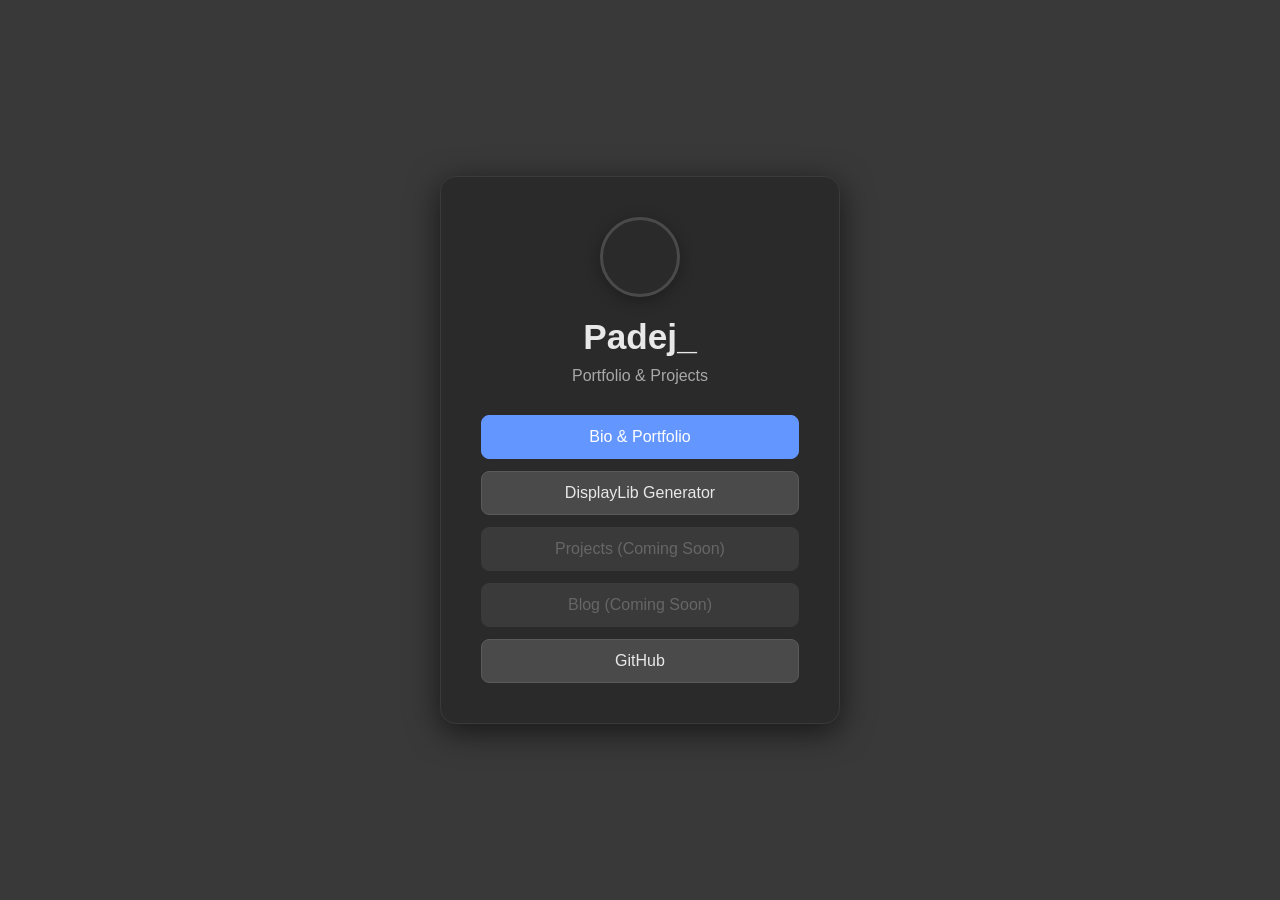
==== commit 882d8199: "feat(portfolio): Add fan card interaction system and display library - Implement interactive fan car" ====
--- a/index.html
+++ b/index.html
@@ -10,22 +10,24 @@
         body {
             margin: 0;
             padding: 0;
-            background: linear-gradient(135deg, #667eea 0%, #764ba2 100%);
-            font-family: 'Segoe UI', Tahoma, Geneva, Verdana, sans-serif;
+            background: #393939;
+            font-family: -apple-system, BlinkMacSystemFont, 'Segoe UI', 'Roboto', 'Oxygen', 'Ubuntu', sans-serif;
             display: flex;
             justify-content: center;
             align-items: center;
             min-height: 100vh;
+            color: #e8e8e8;
         }
         
         .navigation-container {
             text-align: center;
-            background: rgba(255, 255, 255, 0.1);
-            backdrop-filter: blur(10px);
-            border-radius: 20px;
+            background: #2a2a2a;
+            border-radius: 16px;
             padding: 40px;
-            box-shadow: 0 8px 32px rgba(0, 0, 0, 0.1);
-            border: 1px solid rgba(255, 255, 255, 0.2);
+            box-shadow: 0 8px 32px rgba(0, 0, 0, 0.6);
+            border: 1px solid #3a3a3a;
+            max-width: 400px;
+            width: 90%;
         }
         
         .logo {
@@ -36,54 +38,69 @@
             background-size: cover;
             background-position: center;
             border-radius: 50%;
-            border: 3px solid rgba(255, 255, 255, 0.3);
+            border: 3px solid #4a4a4a;
+            box-shadow: 0 4px 16px rgba(0, 0, 0, 0.3);
         }
         
         h1 {
-            color: white;
+            color: #e8e8e8;
             margin: 0 0 10px 0;
-            font-size: 2.5em;
-            font-weight: 300;
+            font-size: 2.2em;
+            font-weight: 600;
         }
         
         .subtitle {
-            color: rgba(255, 255, 255, 0.8);
+            color: #a8a8a8;
             margin: 0 0 30px 0;
-            font-size: 1.1em;
+            font-size: 1em;
         }
         
         .nav-buttons {
             display: flex;
             flex-direction: column;
-            gap: 15px;
+            gap: 12px;
             min-width: 200px;
         }
         
         .nav-button {
-            padding: 15px 25px;
-            background: rgba(255, 255, 255, 0.2);
-            color: white;
+            padding: 12px 20px;
+            background: #4a4a4a;
+            color: #e8e8e8;
             text-decoration: none;
-            border-radius: 10px;
+            border-radius: 8px;
             transition: all 0.3s ease;
-            border: 1px solid rgba(255, 255, 255, 0.3);
-            font-size: 1.1em;
+            border: 1px solid #5a5a5a;
+            font-size: 1em;
             font-weight: 500;
         }
         
         .nav-button:hover {
-            background: rgba(255, 255, 255, 0.3);
+            background: #5a5a5a;
             transform: translateY(-2px);
-            box-shadow: 0 5px 15px rgba(0, 0, 0, 0.2);
+            box-shadow: 0 4px 12px rgba(0, 0, 0, 0.4);
         }
         
         .nav-button.primary {
-            background: rgba(255, 255, 255, 0.9);
-            color: #333;
+            background: #6496ff;
+            color: white;
+            border-color: #6496ff;
         }
         
         .nav-button.primary:hover {
-            background: white;
+            background: #7ba3ff;
+            box-shadow: 0 4px 16px rgba(100, 150, 255, 0.3);
+        }
+        
+        .nav-button.disabled {
+            background: #3a3a3a;
+            color: #666;
+            cursor: not-allowed;
+            border-color: #3a3a3a;
+        }
+        
+        .nav-button.disabled:hover {
+            transform: none;
+            box-shadow: none;
         }
     </style>
 </head>
@@ -95,8 +112,9 @@
         
         <div class="nav-buttons">
             <a href="bio/" class="nav-button primary">Bio & Portfolio</a>
-            <a href="#" class="nav-button" onclick="alert('Coming soon!')">Projects</a>
-            <a href="#" class="nav-button" onclick="alert('Coming soon!')">Blog</a>
+            <a href="displayLib/screen-generator/" class="nav-button">DisplayLib Generator</a>
+            <a href="#" class="nav-button disabled" onclick="return false;">Projects (Coming Soon)</a>
+            <a href="#" class="nav-button disabled" onclick="return false;">Blog (Coming Soon)</a>
             <a href="https://github.com/Pa-dej" class="nav-button" target="_blank">GitHub</a>
         </div>
     </div>
--- a/style.css
+++ b/style.css
@@ -731,3 +731,583 @@
         font-size: 0.75rem;
     }
 }
+/* ═══════════════════════════════════════════════════════════════
+   DisplayLib Screen Generator Styles
+   ═══════════════════════════════════════════════════════════════ */
+
+/* CSS Variables for DisplayLib */
+.displaylib-body {
+  --bg: #0a0c10;
+  --bg2: #0f1218;
+  --bg3: #161b24;
+  --bg4: #1e2533;
+  --border: #2a3344;
+  --border2: #3a4a5e;
+  --accent: #00d4ff;
+  --accent2: #7c3aed;
+  --accent3: #10b981;
+  --warn: #f59e0b;
+  --danger: #ef4444;
+  --text: #e2e8f0;
+  --text2: #94a3b8;
+  --text3: #64748b;
+  --glow: 0 0 20px rgba(0,212,255,0.3);
+}
+
+/* Reset and base styles for DisplayLib */
+.displaylib-body * {
+  box-sizing: border-box;
+  margin: 0;
+  padding: 0;
+}
+
+.displaylib-body {
+  font-family: 'Cascadia Code', monospace;
+  background: var(--bg);
+  color: var(--text);
+  height: 100vh;
+  overflow: hidden;
+  display: flex;
+  flex-direction: column;
+  user-select: none;
+}
+
+/* Topbar */
+.topbar {
+  height: 48px;
+  background: var(--bg2);
+  border-bottom: 1px solid var(--border);
+  display: flex;
+  align-items: center;
+  padding: 0 14px;
+  gap: 10px;
+  flex-shrink: 0;
+  z-index: 100;
+  flex-wrap: nowrap;
+  overflow: hidden;
+}
+
+.logo {
+  font-family: 'Cascadia Code', monospace;
+  font-weight: 800;
+  font-size: 14px;
+  letter-spacing: 0.05em;
+  color: var(--accent);
+  text-shadow: var(--glow);
+  white-space: nowrap;
+}
+
+.logo span {
+  color: var(--text2);
+}
+
+.tsep {
+  width: 1px;
+  height: 24px;
+  background: var(--border);
+  flex-shrink: 0;
+}
+
+.btn {
+  padding: 5px 11px;
+  border-radius: 6px;
+  border: 1px solid var(--border);
+  background: var(--bg3);
+  color: var(--text2);
+  font-family: 'Cascadia Code', monospace;
+  font-size: 11px;
+  cursor: pointer;
+  transition: all 0.15s;
+  white-space: nowrap;
+  flex-shrink: 0;
+}
+
+.btn:hover {
+  border-color: var(--accent);
+  color: var(--accent);
+  box-shadow: var(--glow);
+}
+
+.btn.primary {
+  background: var(--accent);
+  color: #000;
+  border-color: var(--accent);
+  font-weight: 700;
+}
+
+.btn.primary:hover {
+  box-shadow: 0 0 24px rgba(0,212,255,0.5);
+}
+
+.tright {
+  margin-left: auto;
+  display: flex;
+  gap: 7px;
+  align-items: center;
+  flex-shrink: 0;
+}
+
+.tinput {
+  background: var(--bg3);
+  border: 1px solid var(--border);
+  color: var(--text);
+  font-family: 'Cascadia Code', monospace;
+  font-size: 10px;
+  padding: 3px 6px;
+  border-radius: 4px;
+  outline: none;
+}
+
+.tinput:focus {
+  border-color: var(--accent);
+}
+
+label.tl {
+  font-size: 10px;
+  color: var(--text3);
+  display: flex;
+  align-items: center;
+  gap: 4px;
+  white-space: nowrap;
+  flex-shrink: 0;
+}
+
+/* Workspace */
+.workspace {
+  flex: 1;
+  display: flex;
+  overflow: hidden;
+}
+
+.pleft {
+  width: 190px;
+  background: var(--bg2);
+  border-right: 1px solid var(--border);
+  display: flex;
+  flex-direction: column;
+  flex-shrink: 0;
+}
+
+.ptitle {
+  padding: 8px 12px;
+  font-size: 9px;
+  letter-spacing: 0.15em;
+  text-transform: uppercase;
+  color: var(--text3);
+  border-bottom: 1px solid var(--border);
+  font-family: 'Cascadia Code', monospace;
+  font-weight: 600;
+}
+
+.wlist {
+  padding: 6px;
+  display: flex;
+  flex-direction: column;
+  gap: 3px;
+  overflow-y: auto;
+}
+
+.witem {
+  padding: 7px 10px;
+  border-radius: 7px;
+  border: 1px solid var(--border);
+  background: var(--bg3);
+  cursor: grab;
+  transition: all 0.15s;
+  display: flex;
+  align-items: center;
+  gap: 7px;
+}
+
+.witem:hover {
+  border-color: var(--accent);
+  background: var(--bg4);
+  box-shadow: var(--glow);
+}
+
+.witem:active {
+  cursor: grabbing;
+}
+
+.wicon {
+  font-size: 13px;
+}
+
+.winfo {
+  flex: 1;
+}
+
+.wname {
+  font-size: 11px;
+  color: var(--text);
+  font-weight: 500;
+}
+
+.wdesc {
+  font-size: 9px;
+  color: var(--text3);
+  margin-top: 1px;
+}
+
+.tbadge {
+  font-size: 7px;
+  padding: 2px 5px;
+  border-radius: 4px;
+  font-weight: 700;
+  letter-spacing: 0.05em;
+}
+
+.ti {
+  background: rgba(124,58,237,0.2);
+  color: #a78bfa;
+  border: 1px solid rgba(124,58,237,0.3);
+}
+
+.tt {
+  background: rgba(0,212,255,0.1);
+  color: var(--accent);
+  border: 1px solid rgba(0,212,255,0.2);
+}
+
+.cwrap {
+  flex: 1;
+  position: relative;
+  overflow: hidden;
+  background: var(--bg);
+}
+
+#cv {
+  position: absolute;
+  top: 0;
+  left: 0;
+  width: 100%;
+  height: 100%;
+}
+
+.cov {
+  position: absolute;
+  bottom: 10px;
+  left: 50%;
+  transform: translateX(-50%);
+  background: rgba(10,12,16,0.9);
+  border: 1px solid var(--border);
+  border-radius: 8px;
+  padding: 5px 12px;
+  font-size: 10px;
+  color: var(--text3);
+  pointer-events: none;
+  z-index: 10;
+  display: flex;
+  gap: 10px;
+}
+
+.cov span {
+  color: var(--accent);
+}
+
+.pright {
+  width: 258px;
+  background: var(--bg2);
+  border-left: 1px solid var(--border);
+  display: flex;
+  flex-direction: column;
+  flex-shrink: 0;
+  overflow: hidden;
+}
+
+.pscroll {
+  flex: 1;
+  overflow-y: auto;
+  padding: 7px;
+}
+
+.pscroll::-webkit-scrollbar {
+  width: 3px;
+}
+
+.pscroll::-webkit-scrollbar-thumb {
+  background: var(--border);
+  border-radius: 2px;
+}
+
+.pgroup {
+  margin-bottom: 9px;
+  border: 1px solid var(--border);
+  border-radius: 7px;
+  overflow: hidden;
+}
+
+.pgtitle {
+  padding: 6px 10px;
+  background: var(--bg3);
+  font-size: 9px;
+  letter-spacing: 0.1em;
+  text-transform: uppercase;
+  color: var(--text3);
+  font-family: 'Cascadia Code', monospace;
+  font-weight: 600;
+}
+
+.pgbody {
+  padding: 7px;
+  display: flex;
+  flex-direction: column;
+  gap: 5px;
+}
+
+.prow {
+  display: flex;
+  align-items: center;
+  gap: 5px;
+}
+
+.plabel {
+  font-size: 10px;
+  color: var(--text3);
+  min-width: 58px;
+}
+
+.pinput {
+  flex: 1;
+  background: var(--bg3);
+  border: 1px solid var(--border);
+  border-radius: 4px;
+  color: var(--text);
+  font-family: 'Cascadia Code', monospace;
+  font-size: 10px;
+  padding: 3px 6px;
+  outline: none;
+  transition: border-color 0.15s;
+  min-width: 0;
+}
+
+.pinput:focus {
+  border-color: var(--accent);
+}
+
+.pinput[type=color] {
+  padding: 1px 3px;
+  height: 24px;
+  cursor: pointer;
+}
+
+.pinput[type=range] {
+  padding: 0;
+  cursor: pointer;
+  accent-color: var(--accent);
+}
+
+.pselect {
+  flex: 1;
+  background: var(--bg3);
+  border: 1px solid var(--border);
+  border-radius: 4px;
+  color: var(--text);
+  font-family: 'Cascadia Code', monospace;
+  font-size: 10px;
+  padding: 3px 6px;
+  outline: none;
+  cursor: pointer;
+}
+
+.phint {
+  font-size: 9px;
+  color: var(--text3);
+  padding: 4px 6px;
+  background: rgba(0,212,255,0.04);
+  border-radius: 4px;
+  line-height: 1.6;
+}
+
+.phint .hl {
+  color: var(--accent);
+}
+
+.phint .ok {
+  color: var(--accent3);
+}
+
+.phint .wa {
+  color: var(--warn);
+}
+
+.nsm {
+  padding: 16px 12px;
+  text-align: center;
+  color: var(--text3);
+  font-size: 10px;
+  line-height: 1.9;
+}
+
+/* YAML Panel */
+.ypanel {
+  height: 205px;
+  background: var(--bg);
+  border-top: 1px solid var(--border);
+  display: flex;
+  flex-direction: column;
+  flex-shrink: 0;
+}
+
+.yhead {
+  padding: 6px 12px;
+  background: var(--bg2);
+  border-bottom: 1px solid var(--border);
+  display: flex;
+  align-items: center;
+  justify-content: space-between;
+  flex-shrink: 0;
+}
+
+.ytitle {
+  font-family: 'Cascadia Code', monospace;
+  font-size: 10px;
+  font-weight: 700;
+  letter-spacing: 0.1em;
+  text-transform: uppercase;
+  color: var(--accent3);
+}
+
+.ybody {
+  flex: 1;
+  overflow: auto;
+  padding: 8px 12px;
+}
+
+.ybody::-webkit-scrollbar {
+  width: 4px;
+  height: 4px;
+}
+
+.ybody::-webkit-scrollbar-thumb {
+  background: var(--border);
+  border-radius: 2px;
+}
+
+pre.ycode {
+  font-family: 'Cascadia Code', monospace;
+  font-size: 11px;
+  line-height: 1.7;
+  color: var(--text2);
+  white-space: pre;
+}
+
+.yk {
+  color: #7dd3fc;
+}
+
+.yv {
+  color: #86efac;
+}
+
+.yn {
+  color: #fbbf24;
+}
+
+.yc {
+  color: var(--text3);
+}
+
+.litem {
+  padding: 4px 7px;
+  border-radius: 5px;
+  font-size: 10px;
+  cursor: pointer;
+  display: flex;
+  align-items: center;
+  gap: 5px;
+  transition: all 0.1s;
+}
+
+/* Context Menu */
+.cmenu {
+  position: fixed;
+  background: var(--bg2);
+  border: 1px solid var(--border);
+  border-radius: 7px;
+  padding: 4px;
+  z-index: 9999;
+  box-shadow: 0 8px 30px rgba(0,0,0,0.5);
+  min-width: 155px;
+  display: none;
+}
+
+.cmenu.show {
+  display: block;
+}
+
+.citem {
+  padding: 6px 11px;
+  font-size: 11px;
+  cursor: pointer;
+  border-radius: 4px;
+  color: var(--text2);
+  transition: all 0.1s;
+  display: flex;
+  align-items: center;
+  gap: 7px;
+}
+
+.citem:hover {
+  background: var(--bg4);
+  color: var(--text);
+}
+
+.citem.danger:hover {
+  color: var(--danger);
+}
+
+.csep {
+  height: 1px;
+  background: var(--border);
+  margin: 3px 0;
+}
+
+.estate {
+  position: absolute;
+  top: 50%;
+  left: 50%;
+  transform: translate(-50%, -50%);
+  text-align: center;
+  pointer-events: none;
+  z-index: 1;
+}
+
+.estate h3 {
+  font-family: 'Cascadia Code', monospace;
+  font-size: 18px;
+  font-weight: 800;
+  color: var(--border2);
+  margin-bottom: 5px;
+}
+
+.estate p {
+  font-size: 11px;
+  color: var(--text3);
+}
+
+.dghost {
+  position: fixed;
+  pointer-events: none;
+  opacity: 0.7;
+  z-index: 9999;
+  border: 1.5px dashed var(--accent);
+  border-radius: 6px;
+  background: rgba(0,212,255,0.08);
+  display: flex;
+  align-items: center;
+  justify-content: center;
+  font-size: 10px;
+  color: var(--accent);
+}
+
+/* Scrollbar styles for DisplayLib */
+.displaylib-body ::-webkit-scrollbar {
+  width: 4px;
+  height: 4px;
+}
+
+.displaylib-body ::-webkit-scrollbar-thumb {
+  background: var(--border);
+  border-radius: 3px;
+}
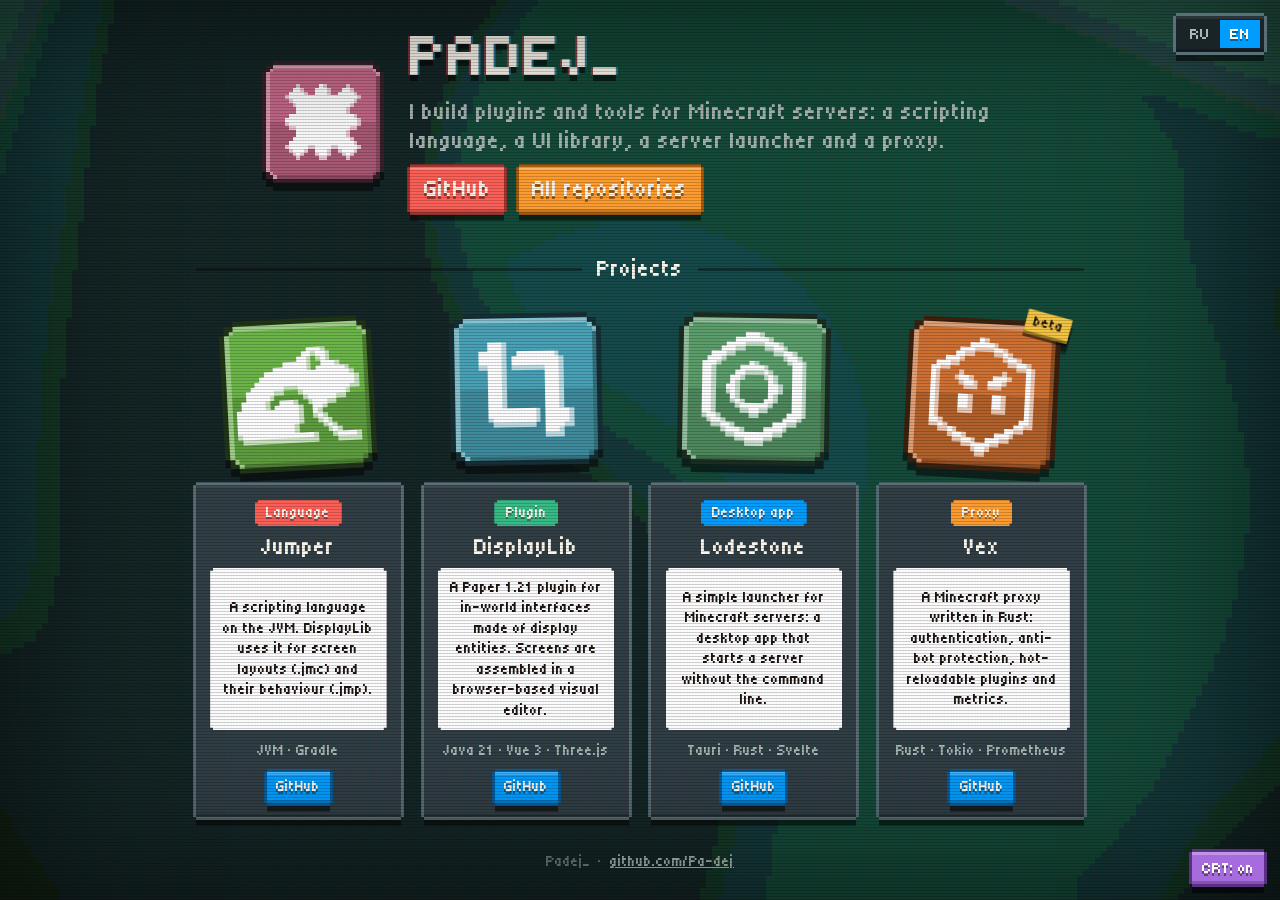
==== commit baecd251: "Add Balatro-style home page Projects shown as cards (Jumper, DisplayLib, Lodestone, Vex) with RU/EN " ====
--- a/index.html
+++ b/index.html
@@ -1,122 +1,451 @@
-<!DOCTYPE html>
+<!doctype html>
 <html lang="ru">
 <head>
-    <meta charset="UTF-8">
-    <meta name="viewport" content="width=device-width, initial-scale=1.0">
-    <title>Padej_ - Portfolio</title>
-    <link rel="icon" type="image/svg+xml" href="icons/icon.svg">
-    <link rel="stylesheet" href="style.css">
-    <style>
-        body {
-            margin: 0;
-            padding: 0;
-            background: #393939;
-            font-family: -apple-system, BlinkMacSystemFont, 'Segoe UI', 'Roboto', 'Oxygen', 'Ubuntu', sans-serif;
-            display: flex;
-            justify-content: center;
-            align-items: center;
-            min-height: 100vh;
-            color: #e8e8e8;
-        }
-        
-        .navigation-container {
-            text-align: center;
-            background: #2a2a2a;
-            border-radius: 16px;
-            padding: 40px;
-            box-shadow: 0 8px 32px rgba(0, 0, 0, 0.6);
-            border: 1px solid #3a3a3a;
-            max-width: 400px;
-            width: 90%;
-        }
-        
-        .logo {
-            width: 80px;
-            height: 80px;
-            margin: 0 auto 20px;
-            background-image: url('https://github.com/Pa-dej.png');
-            background-size: cover;
-            background-position: center;
-            border-radius: 50%;
-            border: 3px solid #4a4a4a;
-            box-shadow: 0 4px 16px rgba(0, 0, 0, 0.3);
-        }
-        
-        h1 {
-            color: #e8e8e8;
-            margin: 0 0 10px 0;
-            font-size: 2.2em;
-            font-weight: 600;
-        }
-        
-        .subtitle {
-            color: #a8a8a8;
-            margin: 0 0 30px 0;
-            font-size: 1em;
-        }
-        
-        .nav-buttons {
-            display: flex;
-            flex-direction: column;
-            gap: 12px;
-            min-width: 200px;
-        }
-        
-        .nav-button {
-            padding: 12px 20px;
-            background: #4a4a4a;
-            color: #e8e8e8;
-            text-decoration: none;
-            border-radius: 8px;
-            transition: all 0.3s ease;
-            border: 1px solid #5a5a5a;
-            font-size: 1em;
-            font-weight: 500;
-        }
-        
-        .nav-button:hover {
-            background: #5a5a5a;
-            transform: translateY(-2px);
-            box-shadow: 0 4px 12px rgba(0, 0, 0, 0.4);
-        }
-        
-        .nav-button.primary {
-            background: #6496ff;
-            color: white;
-            border-color: #6496ff;
-        }
-        
-        .nav-button.primary:hover {
-            background: #7ba3ff;
-            box-shadow: 0 4px 16px rgba(100, 150, 255, 0.3);
-        }
-        
-        .nav-button.disabled {
-            background: #3a3a3a;
-            color: #666;
-            cursor: not-allowed;
-            border-color: #3a3a3a;
-        }
-        
-        .nav-button.disabled:hover {
-            transform: none;
-            box-shadow: none;
-        }
-    </style>
+<meta charset="utf-8">
+<meta name="viewport" content="width=device-width, initial-scale=1, viewport-fit=cover">
+<title>Padej_ · Проекты</title>
+<meta name="description" content="Padej_ — плагины для Minecraft, свой язык Jumper и инструменты вокруг них.">
+<link rel="icon" type="image/png" href="assets/icons/padej_bg_32.png">
+<link rel="preconnect" href="https://fonts.googleapis.com">
+<link rel="preconnect" href="https://fonts.gstatic.com" crossorigin>
+<link rel="stylesheet" href="https://fonts.googleapis.com/css2?family=Tiny5&display=swap">
+<style>
+
+/* Сукно Balatro + пиксельные панели ElementalWar. Один пиксель интерфейса = --px. */
+:root {
+  --felt-1: #2b6b5c; --felt-2: #1b4a41; --felt-3: #0d2622;
+  --panel: #2f3d43; --panel-in: #1a2428; --panel-edge: #5b6f76;
+  --ink: #fffaf0; --ink-dim: #a9b8b4; --ink-mute: #6f7d79; --ink-dark: #1b1410;
+  --card: #f4ecd8; --card-edge: #b9a982; --paper: #ffffff;
+  --red: #fe5f55; --red-d: #a8322b;
+  --blue: #009dff; --blue-d: #005fa3;
+  --orange: #ff9d2e; --orange-d: #ad5a06;
+  --gold: #f5c542; --gold-d: #9a7a1c;
+  --green: #35bd86; --green-d: #19734e;
+  --purple: #a66bdc; --purple-d: #5b2f86;
+  --px: 3px;
+  --drop: rgba(0, 0, 0, 0.55);
+  /* Tiny5 нарисован на сетке 8×8 — кегли кратны 8 */
+  --fs-s: 16px; --fs-m: 24px; --fs-l: 32px; --fs-xl: 48px; --fs-xxl: 64px;
+  color-scheme: dark;
+  font-family: 'Tiny5', ui-monospace, 'Courier New', monospace;
+  font-size: var(--fs-s);
+  line-height: 1.5;
+  color: var(--ink);
+}
+@media (max-width: 560px) {
+  :root { --px: 2px; --fs-xl: 40px; --fs-xxl: 48px; }
+}
+* { box-sizing: border-box; }
+html, body { margin: 0; min-height: 100%; }
+body {
+  background: var(--felt-3);
+  overflow-x: hidden;
+  -webkit-font-smoothing: none;
+  padding-block: 32px 96px;
+  padding-left: max(16px, env(safe-area-inset-left, 0px));
+  padding-right: max(16px, env(safe-area-inset-right, 0px));
+}
+img { image-rendering: pixelated; max-width: 100%; }
+/* как в игре: текст не выделяется, картинки и ссылки не перетаскиваются,
+   долгое нажатие на телефоне не открывает меню картинки */
+html { user-select: none; -webkit-user-select: none; -webkit-touch-callout: none; }
+img, a { -webkit-user-drag: none; user-drag: none; }
+h1, h2, h3 { font-weight: normal; margin: 0; text-wrap: balance; }
+p { margin: 0; }
+a { color: inherit; }
+button { font: inherit; }
+
+/* пиксельная рамка: контур со ступенчатыми углами + жёсткая тень снизу */
+.pxbox {
+  --edge: var(--panel-edge);
+  --lift: calc(var(--px) * 2);
+  box-shadow:
+    0 calc(-1 * var(--px)) 0 0 var(--edge),
+    0 var(--px) 0 0 var(--edge),
+    calc(-1 * var(--px)) 0 0 0 var(--edge),
+    var(--px) 0 0 0 var(--edge),
+    0 calc(var(--px) + var(--lift)) 0 0 var(--drop),
+    inset 0 var(--px) 0 0 var(--hi, rgba(255, 255, 255, 0.07)),
+    inset 0 calc(-1 * var(--px)) 0 0 var(--lo, rgba(0, 0, 0, 0.25));
+}
+.pxcut {
+  clip-path: polygon(0 var(--px), var(--px) var(--px), var(--px) 0, calc(100% - var(--px)) 0,
+    calc(100% - var(--px)) var(--px), 100% var(--px), 100% calc(100% - var(--px)),
+    calc(100% - var(--px)) calc(100% - var(--px)), calc(100% - var(--px)) 100%, var(--px) 100%,
+    var(--px) calc(100% - var(--px)), 0 calc(100% - var(--px)));
+}
+.panel { background: var(--panel); padding: 15px; }
+.inner { background: var(--panel-in); padding: 9px 12px; box-shadow: inset 0 var(--px) 0 rgba(0, 0, 0, 0.35); }
+.label { color: var(--ink-dim); font-size: var(--fs-s); }
+.num { line-height: 1; text-shadow: 0 var(--px) 0 rgba(0, 0, 0, 0.55); font-variant-numeric: tabular-nums; }
+.headline {
+  line-height: 1;
+  text-shadow: -2px 0 rgba(255, 70, 90, 0.45), 2px 0 rgba(70, 200, 255, 0.45),
+    0 calc(var(--px) * 2) 0 rgba(0, 0, 0, 0.6);
+}
+
+/* кнопка из ElementalWar: цветная плашка, при наведении «дрожит», при нажатии проседает */
+.btn {
+  display: inline-flex; align-items: center; justify-content: center; gap: 8px;
+  font-size: var(--fs-m); line-height: 1.25; color: var(--ink);
+  border: 0; padding: 9px 14px; cursor: pointer; text-decoration: none;
+  background: var(--b); --edge: var(--bd);
+  --hi: rgba(255, 255, 255, 0.28); --lo: rgba(0, 0, 0, 0.22);
+  text-shadow: 0 var(--px) 0 rgba(0, 0, 0, 0.4);
+  transition: transform 0.06s;
+}
+.btn.sm { font-size: var(--fs-s); padding: 6px 10px; }
+.btn:hover { animation: jiggle 0.32s ease-out; filter: brightness(1.08); }
+.btn:active { transform: translateY(calc(var(--px) * 2)); --lift: 0px; animation: none; }
+.btn:focus-visible, a:focus-visible { outline: var(--px) solid var(--gold); outline-offset: calc(var(--px) * 2); }
+.blue { --b: var(--blue); --bd: var(--blue-d); }
+.red { --b: var(--red); --bd: var(--red-d); }
+.orange { --b: var(--orange); --bd: var(--orange-d); }
+.green { --b: var(--green); --bd: var(--green-d); }
+.gold { --b: var(--gold); --bd: var(--gold-d); }
+.purple { --b: var(--purple); --bd: var(--purple-d); }
+@keyframes jiggle {
+  30% { transform: rotate(-2deg) scale(1.04); }
+  60% { transform: rotate(1.5deg) scale(1.03); }
+  100% { transform: none; }
+}
+
+/* фон-шейдер: рисуется крупными пикселями под всем */
+#bg { position: fixed; inset: 0; width: 100%; height: 100%; z-index: -1; image-rendering: pixelated; }
+
+/* ЭЛТ: сканлайны, RGB-маска, виньетка. Клики проходят насквозь. */
+.crt { display: none; position: fixed; inset: 0; z-index: 1000; pointer-events: none;
+  background:
+    repeating-linear-gradient(0deg, rgba(0,0,0,.18) 0 1px, transparent 1px 3px),
+    repeating-linear-gradient(90deg, rgba(255,40,40,.03) 0 1px, rgba(40,255,80,.02) 1px 2px, rgba(40,90,255,.035) 2px 3px);
+  box-shadow: inset 0 0 160px rgba(0,0,0,.6);
+  animation: flicker .12s steps(2) infinite; }
+.crt-on .crt { display: block; }
+@keyframes flicker { to { opacity: .93; } }
+.crt-toggle { position: fixed; z-index: 1001;
+  right: calc(16px + env(safe-area-inset-right, 0px)); bottom: calc(16px + env(safe-area-inset-bottom, 0px)); }
+
+/* ключевые слова в описаниях, как в Balatro */
+.k-blue { color: var(--blue); } .k-red { color: var(--red); } .k-gold { color: var(--gold-d); }
+.k-green { color: var(--green-d); } .k-orange { color: var(--orange-d); }
+
+.foot { margin-top: 56px; text-align: center; color: var(--ink-mute); }
+.foot a { color: var(--ink-dim); }
+
+@media (prefers-reduced-motion: reduce) {
+  *, *::before, *::after { animation: none !important; transition: none !important; }
+}
+
+/* язык: показываем только выбранный */
+html:not([data-lang="en"]) [data-l="en"], html[data-lang="en"] [data-l="ru"] { display: none; }
+
+.wrap { max-width: 1200px; margin: 0 auto; display: grid; gap: 36px; }
+/* шапка — один блок по центру оси страницы */
+.hero { display: flex; flex-wrap: wrap; justify-content: center; align-items: center; gap: 28px; }
+.avatar { line-height: 0; filter: drop-shadow(0 calc(var(--px) * 3) 0 var(--drop)); }
+.avatar img { width: 128px; height: 128px; display: block; }
+.who { display: grid; gap: 12px; min-width: 0; max-width: 640px; }
+.who h1 { font-size: var(--fs-xxl); }
+.who p { color: var(--ink-dim); font-size: var(--fs-m); line-height: 1.25; text-wrap: balance; }
+.row { display: flex; flex-wrap: wrap; gap: 16px; padding-bottom: 6px; }
+@media (max-width: 560px) { .hero { flex-direction: column; text-align: center; } .row { justify-content: center; } }
+
+/* подпись раздела по центру, линии расходятся в обе стороны */
+.sec-head { display: flex; align-items: center; gap: 16px; margin-bottom: 28px; }
+.sec-head::before, .sec-head::after { content: ""; flex: 1; height: var(--px); background: rgba(0,0,0,.35); }
+.sec-head h2 { font-size: var(--fs-m); }
+
+.hand { display: flex; flex-wrap: wrap; justify-content: center; align-items: stretch; gap: 28px 24px; }
+/* все таблички одной высоты; дугой поднимаются только карты, низ ровный */
+.joker { width: 216px; display: grid; grid-template-rows: auto 1fr; justify-items: center; gap: 22px; }
+.joker:nth-child(1) { --rot: -3deg; --arc: 6px; }
+.joker:nth-child(2) { --rot: -1deg; --arc: 0px; }
+.joker:nth-child(3) { --rot: 1deg; --arc: 0px; }
+.joker:nth-child(4) { --rot: 3deg; --arc: 6px; }
+@media (max-width: 760px) { .joker:nth-child(n) { --rot: 0deg; --arc: 0px; } }
+
+/* наклейка «бета» на карте */
+.sticker { position: absolute; right: -10px; top: -8px; z-index: 1; line-height: 1.2;
+  padding: 2px 8px; background: var(--gold); color: var(--ink-dark); transform: rotate(12deg);
+  box-shadow: 0 var(--px) 0 var(--gold-d), 0 calc(var(--px) * 2) 0 var(--drop); }
+
+/* карта — сама иконка: плавает (обёртка) и наклоняется за курсором */
+.float { translate: 0 var(--arc, 0px); animation: bob 3.2s ease-in-out infinite; animation-delay: var(--d, 0s); }
+@keyframes bob { 50% { transform: translateY(-6px) rotate(.6deg); } }
+.card {
+  display: block; position: relative; width: 160px; line-height: 0;
+  filter: drop-shadow(0 calc(var(--px) * 3) 0 var(--drop));
+  transform: perspective(520px) rotate(var(--rot, 0deg)) rotateX(var(--rx, 0deg)) rotateY(var(--ry, 0deg));
+  transition: transform .12s ease-out, filter .12s ease-out;
+}
+.card img { width: 160px; height: 160px; display: block; }
+.card .shine { position: absolute; inset: 0; pointer-events: none;
+  background: linear-gradient(115deg, transparent 30%, rgba(255,255,255,.6) 45%, transparent 60%);
+  background-size: 250% 100%; background-position: var(--sx, 120%) 0; mix-blend-mode: soft-light;
+  -webkit-mask: var(--icon) center / 100% 100% no-repeat; mask: var(--icon) center / 100% 100% no-repeat; }
+.card:hover { filter: drop-shadow(0 calc(var(--px) * 6) 0 var(--drop)); }
+
+/* табличка проекта: тип, название, описание, стек, ссылка */
+.info { width: 100%; display: grid; grid-template-rows: auto auto 1fr auto auto; gap: 10px; justify-items: center; text-align: center; }
+.kind { padding: 2px 12px; color: var(--ink); background: var(--b); text-shadow: 0 2px 0 rgba(0,0,0,.35); }
+.info h3 { font-size: var(--fs-m); line-height: 1; font-weight: normal; margin: 0; }
+.desc { background: var(--paper); color: var(--ink-dark); padding: 10px 12px; width: 100%; line-height: 1.35;
+  display: grid; place-content: center; }
+.stack { color: var(--ink-dim); }
+
+.wrap .foot { margin-top: 0; }
+.foot .sep { margin-inline: 8px; }
+
+/* переключатель языка — правый верхний угол */
+.lang { position: fixed; z-index: 1001; display: flex; gap: 0; padding: 4px; background: var(--panel-in);
+  top: calc(16px + env(safe-area-inset-top, 0px)); right: calc(16px + env(safe-area-inset-right, 0px)); }
+.lang button { font: inherit; font-size: var(--fs-s); color: var(--ink-dim); background: transparent; border: 0;
+  padding: 2px 10px; cursor: pointer; }
+.lang button[aria-pressed="true"] { background: var(--blue); color: var(--ink); text-shadow: 0 2px 0 rgba(0,0,0,.35); }
+.lang button:focus-visible { outline: var(--px) solid var(--gold); }
+
+
+/* страница целиком влезает в экран: см. fit() в скрипте */
+html.fit, html.fit body { height: 100%; overflow: hidden; }
+html.fit body { padding-block: 20px; display: grid; align-content: center; }
+
+</style>
 </head>
 <body>
-    <div class="navigation-container">
-        <div class="logo"></div>
-        <h1>Padej_</h1>
-        <p class="subtitle">Portfolio & Projects</p>
-        
-        <div class="nav-buttons">
-            <a href="bio/" class="nav-button primary">Bio & Portfolio</a>
-            <a href="displayLib/screen-generator/" class="nav-button">DisplayLib Generator</a>
-            <a href="#" class="nav-button disabled" onclick="return false;">Projects (Coming Soon)</a>
-            <a href="#" class="nav-button disabled" onclick="return false;">Blog (Coming Soon)</a>
-            <a href="https://github.com/Pa-dej" class="nav-button" target="_blank">GitHub</a>
-        </div>
+<canvas id="bg" data-c1="#0d2622" data-c2="#1b4a41" data-c3="#2b6b5c" aria-hidden="true"></canvas>
+<div class="crt" aria-hidden="true"></div>
+<button class="btn sm purple pxbox crt-toggle" id="crtToggle" type="button" aria-pressed="true">ЭЛТ: вкл</button>
+
+<div class="lang pxbox" role="group" aria-label="Язык / Language">
+  <button type="button" data-set="ru" aria-pressed="true">RU</button>
+  <button type="button" data-set="en" aria-pressed="false">EN</button>
+</div>
+<main class="wrap">
+  <header class="hero">
+    <div class="avatar"><img src="assets/icons/padej_bg_32.png" width="128" height="128" alt="Padej_"></div>
+    <div class="who">
+      <h1 class="headline">PADEJ_</h1>
+      <p><span data-l="ru">Пишу плагины и инструменты для Minecraft-серверов: свой скриптовый язык, библиотеку интерфейсов, лаунчер и прокси.</span><span data-l="en">I build plugins and tools for Minecraft servers: a scripting language, a UI library, a server launcher and a proxy.</span></p>
+      <div class="row">
+        <a class="btn red pxbox" href="https://github.com/Pa-dej">GitHub</a>
+        <a class="btn orange pxbox" href="https://github.com/Pa-dej?tab=repositories"><span data-l="ru">Все репозитории</span><span data-l="en">All repositories</span></a>
+      </div>
     </div>
+  </header>
+
+  <section aria-labelledby="pj">
+    <div class="sec-head"><h2 id="pj"><span data-l="ru">Проекты</span><span data-l="en">Projects</span></h2></div>
+    <div class="hand">
+      
+    <article class="joker">
+      <div class="float" style="--d:0s">
+        <a class="card" href="https://github.com/jumper-lang/jumper" aria-label="Jumper — GitHub" style="--icon:url('assets/icons/jumper_bg_32.png')">
+          <img src="assets/icons/jumper_bg_32.png" width="160" height="160" alt="">
+          <span class="shine"></span>
+        </a>
+      </div>
+      <div class="info panel pxbox">
+        <span class="kind pxcut red"><span data-l="ru">Язык</span><span data-l="en">Language</span></span>
+        <h3>Jumper</h3>
+        <p class="desc pxcut"><span><span data-l="ru">Скриптовый язык на JVM. В DisplayLib на нём описывают разметку экранов (.jmc) и их поведение (.jmp).</span><span data-l="en">A scripting language on the JVM. DisplayLib uses it for screen layouts (.jmc) and their behaviour (.jmp).</span></span></p>
+        <span class="stack">JVM · Gradle</span>
+        <a class="btn sm blue pxbox" href="https://github.com/jumper-lang/jumper">GitHub</a>
+      </div>
+    </article>
+      
+    <article class="joker">
+      <div class="float" style="--d:0.4s">
+        <a class="card" href="https://github.com/Pa-dej/DisplayLib" aria-label="DisplayLib — GitHub" style="--icon:url('assets/icons/display-lib_bg_32.png')">
+          <img src="assets/icons/display-lib_bg_32.png" width="160" height="160" alt="">
+          <span class="shine"></span>
+        </a>
+      </div>
+      <div class="info panel pxbox">
+        <span class="kind pxcut green"><span data-l="ru">Плагин</span><span data-l="en">Plugin</span></span>
+        <h3>DisplayLib</h3>
+        <p class="desc pxcut"><span><span data-l="ru">Плагин для Paper 1.21: интерфейсы прямо в мире из display-сущностей. Экраны собираются в визуальном редакторе в браузере.</span><span data-l="en">A Paper 1.21 plugin for in-world interfaces made of display entities. Screens are assembled in a browser-based visual editor.</span></span></p>
+        <span class="stack">Java 21 · Vue 3 · Three.js</span>
+        <a class="btn sm blue pxbox" href="https://github.com/Pa-dej/DisplayLib">GitHub</a>
+      </div>
+    </article>
+      
+    <article class="joker">
+      <div class="float" style="--d:0.8s">
+        <a class="card" href="https://github.com/Pa-dej/Lodestone" aria-label="Lodestone — GitHub" style="--icon:url('assets/icons/lodestone_bg_32.png')">
+          <img src="assets/icons/lodestone_bg_32.png" width="160" height="160" alt="">
+          <span class="shine"></span>
+        </a>
+      </div>
+      <div class="info panel pxbox">
+        <span class="kind pxcut blue"><span data-l="ru">Приложение</span><span data-l="en">Desktop app</span></span>
+        <h3>Lodestone</h3>
+        <p class="desc pxcut"><span><span data-l="ru">Простой лаунчер для серверов Minecraft: десктоп-приложение, чтобы запускать сервер без командной строки.</span><span data-l="en">A simple launcher for Minecraft servers: a desktop app that starts a server without the command line.</span></span></p>
+        <span class="stack">Tauri · Rust · Svelte</span>
+        <a class="btn sm blue pxbox" href="https://github.com/Pa-dej/Lodestone">GitHub</a>
+      </div>
+    </article>
+      
+    <article class="joker">
+      <div class="float" style="--d:1.2s">
+        <a class="card" href="https://github.com/Pa-dej/Vex" aria-label="Vex — GitHub" style="--icon:url('assets/icons/vex_bg_32.png')">
+          <img src="assets/icons/vex_bg_32.png" width="160" height="160" alt="">
+          <span class="shine"></span><span class="sticker"><span data-l="ru">бета</span><span data-l="en">beta</span></span>
+        </a>
+      </div>
+      <div class="info panel pxbox">
+        <span class="kind pxcut orange"><span data-l="ru">Прокси</span><span data-l="en">Proxy</span></span>
+        <h3>Vex</h3>
+        <p class="desc pxcut"><span><span data-l="ru">Прокси-сервер для Minecraft на Rust: авторизация, защита от ботов, плагины с горячей перезагрузкой и метрики.</span><span data-l="en">A Minecraft proxy written in Rust: authentication, anti-bot protection, hot-reloadable plugins and metrics.</span></span></p>
+        <span class="stack">Rust · Tokio · Prometheus</span>
+        <a class="btn sm blue pxbox" href="https://github.com/Pa-dej/Vex">GitHub</a>
+      </div>
+    </article>
+    </div>
+  </section>
+  <footer class="foot">Padej_<span class="sep">·</span><a href="https://github.com/Pa-dej">github.com/Pa-dej</a></footer>
+</main>
+<script>
+// Фон в духе Balatro: закрученная «краска», WebGL в низком разрешении.
+(function () {
+  const c = document.getElementById('bg');
+  const gl = c.getContext('webgl', { antialias: false });
+  if (!gl) { c.hidden = true; return; }
+  const PIXEL = 6, FPS = 30;
+  const hex = (v) => { const m = v.trim().match(/^#?(..)(..)(..)$/); return m ? [1, 2, 3].map((i) => parseInt(m[i], 16) / 255) : [0, 0, 0]; };
+  const [c1, c2, c3] = ['c1', 'c2', 'c3'].map((k) => hex(c.dataset[k]));
+  const VERT = 'attribute vec2 p; void main(){ gl_Position = vec4(p, 0.0, 1.0); }';
+  const FRAG = `precision mediump float;
+    uniform vec2 u_res; uniform float u_t; uniform vec3 u_c1, u_c2, u_c3;
+    void main() {
+      vec2 uv = (gl_FragCoord.xy - 0.5 * u_res) / length(u_res);
+      float r = length(uv);
+      float a = u_t * 0.07 - 3.2 * r;
+      vec2 p = mat2(cos(a), -sin(a), sin(a), cos(a)) * uv * 9.0;
+      for (int i = 0; i < 5; i++) {
+        float fi = float(i);
+        p += 0.55 * vec2(sin(p.y * 0.9 + u_t * 0.21 + fi * 1.3), cos(p.x * 0.8 - u_t * 0.17 + fi * 2.1));
+      }
+      float v = 0.5 + 0.5 * sin(p.x * 0.7 + p.y * 0.5);
+      float w = 0.5 + 0.5 * sin(length(p) * 0.8 - u_t * 0.35);
+      vec3 col = mix(u_c1, u_c2, smoothstep(0.3, 0.7, v));
+      col = mix(col, u_c3, smoothstep(0.62, 0.9, w * v + 0.15 * w));
+      col *= 1.0 - 0.9 * r * r;
+      col = floor(col * 14.0 + 0.5) / 14.0;
+      gl_FragColor = vec4(col, 1.0);
+    }`;
+  const sh = (t, s) => { const o = gl.createShader(t); gl.shaderSource(o, s); gl.compileShader(o); return o; };
+  const prog = gl.createProgram();
+  gl.attachShader(prog, sh(gl.VERTEX_SHADER, VERT));
+  gl.attachShader(prog, sh(gl.FRAGMENT_SHADER, FRAG));
+  gl.linkProgram(prog);
+  if (!gl.getProgramParameter(prog, gl.LINK_STATUS)) { c.hidden = true; return; }
+  gl.useProgram(prog);
+  gl.bindBuffer(gl.ARRAY_BUFFER, gl.createBuffer());
+  gl.bufferData(gl.ARRAY_BUFFER, new Float32Array([-1, -1, 3, -1, -1, 3]), gl.STATIC_DRAW);
+  const loc = gl.getAttribLocation(prog, 'p');
+  gl.enableVertexAttribArray(loc);
+  gl.vertexAttribPointer(loc, 2, gl.FLOAT, false, 0, 0);
+  const u = (n) => gl.getUniformLocation(prog, n);
+  const uRes = u('u_res'), uT = u('u_t');
+  gl.uniform3fv(u('u_c1'), c1); gl.uniform3fv(u('u_c2'), c2); gl.uniform3fv(u('u_c3'), c3);
+  const reduce = matchMedia('(prefers-reduced-motion: reduce)');
+  let t = 7, last = 0;
+  function frame(now) {
+    requestAnimationFrame(frame);
+    if (now - last < 1000 / FPS) return;
+    const dt = last ? Math.min(0.1, (now - last) / 1000) : 0;
+    last = now;
+    if (!reduce.matches && !document.hidden) t += dt;
+    const w = Math.max(1, Math.ceil(innerWidth / PIXEL)), h = Math.max(1, Math.ceil(innerHeight / PIXEL));
+    if (c.width !== w || c.height !== h) { c.width = w; c.height = h; gl.viewport(0, 0, w, h); }
+    gl.uniform2f(uRes, w, h); gl.uniform1f(uT, t);
+    gl.drawArrays(gl.TRIANGLES, 0, 3);
+  }
+  requestAnimationFrame(frame);
+})();
+
+// Запрет перетаскивания картинок и меню «Сохранить картинку».
+document.addEventListener('dragstart', (e) => e.preventDefault());
+document.addEventListener('contextmenu', (e) => { if (e.target.closest('img, .card')) e.preventDefault(); });
+document.querySelectorAll('img').forEach((i) => i.setAttribute('draggable', 'false'));
+
+// Переключатель ЭЛТ, выбор запоминается в браузере.
+(function () {
+  const b = document.getElementById('crtToggle'), root = document.documentElement;
+  let on = true;
+  try { on = localStorage.getItem('crt') !== 'off'; } catch (e) {}
+  const set = (v) => {
+    on = v; root.classList.toggle('crt-on', v);
+    const en = root.dataset.lang === 'en';
+    b.textContent = en ? 'CRT: ' + (v ? 'on' : 'off') : 'ЭЛТ: ' + (v ? 'вкл' : 'выкл');
+    b.setAttribute('aria-pressed', String(v));
+    try { localStorage.setItem('crt', v ? 'on' : 'off'); } catch (e) {}
+  };
+  set(on);
+  b.addEventListener('click', () => set(!on));
+  addEventListener('langchange', () => set(on));
+})();
+
+// Язык: сохранённый выбор, иначе язык браузера.
+(function () {
+  const root = document.documentElement;
+  const titles = { ru: 'Padej_ · Проекты', en: 'Padej_ · Projects' };
+  let lang;
+  try { lang = localStorage.getItem('lang'); } catch (e) {}
+  if (lang !== 'ru' && lang !== 'en') lang = /^ru|^uk|^be|^kk/i.test(navigator.language || '') ? 'ru' : 'en';
+  const btns = document.querySelectorAll('.lang button');
+  function set(l) {
+    lang = l; root.dataset.lang = l; root.lang = l; document.title = titles[l];
+    btns.forEach((b) => b.setAttribute('aria-pressed', String(b.dataset.set === l)));
+    try { localStorage.setItem('lang', l); } catch (e) {}
+    dispatchEvent(new Event('langchange'));
+  }
+  btns.forEach((b) => b.addEventListener('click', () => set(b.dataset.set)));
+  set(lang);
+})();
+
+// Подгоняем страницу под окно, чтобы не появлялась полоса прокрутки.
+// Сначала по ширине (четыре карты в один ряд), потом по высоте. Если пришлось бы
+// ужать сильнее чем до 60 % или экран узкий (телефон) — обычная прокрутка.
+(function () {
+  const wrap = document.querySelector('.wrap'), root = document.documentElement;
+  const ROW = 4 * 216 + 3 * 24;
+  function fit() {
+    root.classList.remove('fit'); wrap.style.zoom = '';
+    let k = 1;
+    if (innerWidth > 760) {
+      root.classList.add('fit');
+      const cs = getComputedStyle(document.body);
+      const availW = innerWidth - parseFloat(cs.paddingLeft) - parseFloat(cs.paddingRight);
+      const availH = innerHeight - parseFloat(cs.paddingTop) - parseFloat(cs.paddingBottom) - 12;
+      k = Math.min(1, availW / ROW);
+      wrap.style.zoom = k;
+      k *= Math.min(1, availH / wrap.getBoundingClientRect().height);
+      if (k < 0.6) { root.classList.remove('fit'); k = 1; }
+      wrap.style.zoom = k < 1 ? k.toFixed(3) : '';
+    }
+  }
+  addEventListener('resize', fit);
+  document.fonts && document.fonts.ready.then(fit);
+  addEventListener('load', fit);
+  fit();
+})();
+
+// Наклон карты за курсором и блик.
+document.querySelectorAll('.card').forEach((card) => {
+  card.addEventListener('pointermove', (e) => {
+    const r = card.getBoundingClientRect();
+    const x = (e.clientX - r.left) / r.width - 0.5, y = (e.clientY - r.top) / r.height - 0.5;
+    card.style.setProperty('--ry', (x * 18).toFixed(2) + 'deg');
+    card.style.setProperty('--rx', (-y * 18).toFixed(2) + 'deg');
+    card.style.setProperty('--sx', (100 - (x + 0.5) * 100).toFixed(1) + '%');
+  });
+  card.addEventListener('pointerleave', () => {
+    ['--rx', '--ry', '--sx'].forEach((v) => card.style.removeProperty(v));
+  });
+});
+
+</script>
 </body>
 </html>
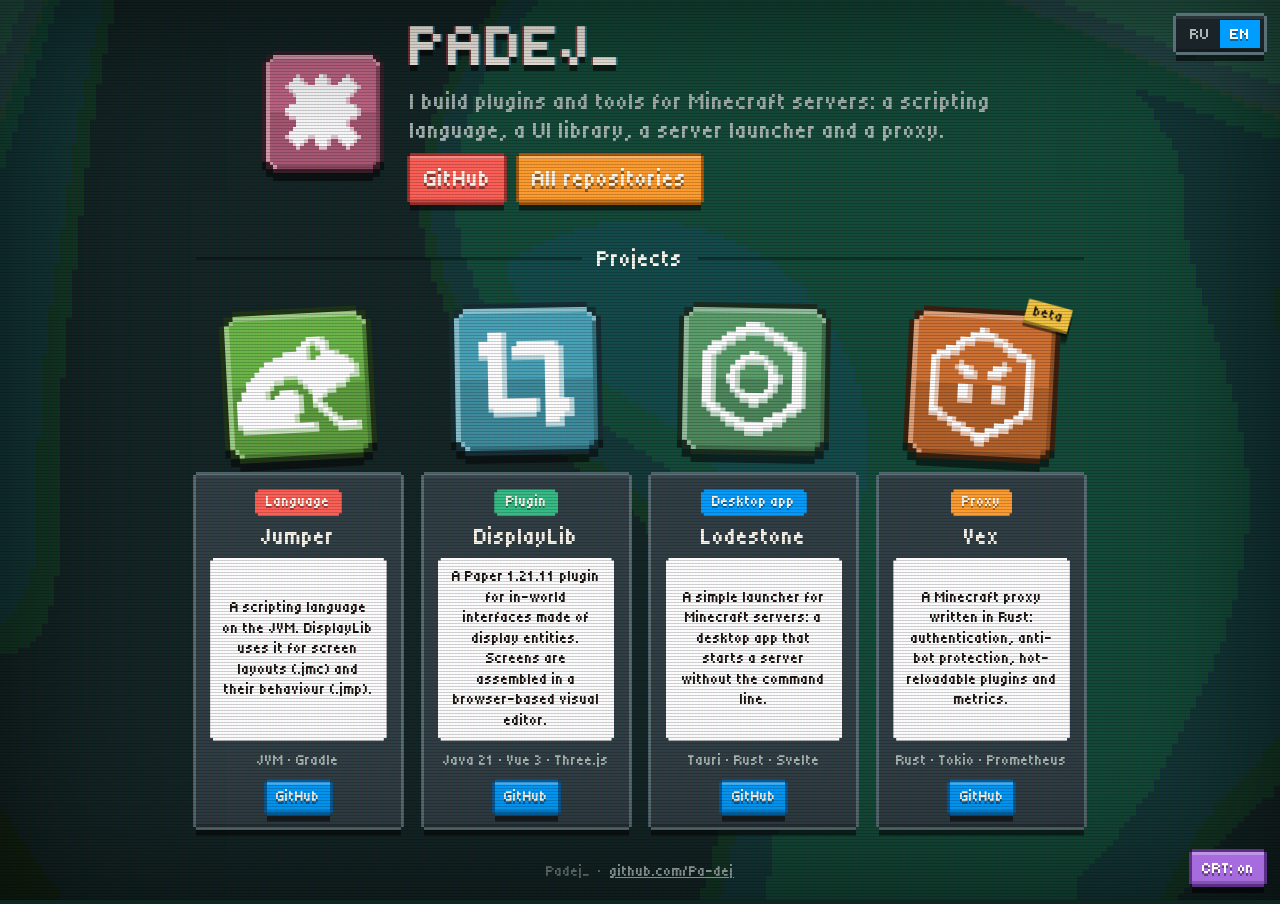
==== commit 223422b5: "Default to English, update DisplayLib to Paper 1.21.11 Co-Authored-By: Claude Opus 5.5 <noreply@anth" ====
--- a/index.html
+++ b/index.html
@@ -1,10 +1,10 @@
 <!doctype html>
-<html lang="ru">
+<html lang="en" data-lang="en">
 <head>
 <meta charset="utf-8">
 <meta name="viewport" content="width=device-width, initial-scale=1, viewport-fit=cover">
-<title>Padej_ · Проекты</title>
-<meta name="description" content="Padej_ — плагины для Minecraft, свой язык Jumper и инструменты вокруг них.">
+<title>Padej_ · Projects</title>
+<meta name="description" content="Padej_ — plugins and tools for Minecraft servers: the Jumper scripting language, DisplayLib, Lodestone and Vex.">
 <link rel="icon" type="image/png" href="assets/icons/padej_bg_32.png">
 <link rel="preconnect" href="https://fonts.googleapis.com">
 <link rel="preconnect" href="https://fonts.gstatic.com" crossorigin>
@@ -264,7 +264,7 @@
       <div class="info panel pxbox">
         <span class="kind pxcut green"><span data-l="ru">Плагин</span><span data-l="en">Plugin</span></span>
         <h3>DisplayLib</h3>
-        <p class="desc pxcut"><span><span data-l="ru">Плагин для Paper 1.21: интерфейсы прямо в мире из display-сущностей. Экраны собираются в визуальном редакторе в браузере.</span><span data-l="en">A Paper 1.21 plugin for in-world interfaces made of display entities. Screens are assembled in a browser-based visual editor.</span></span></p>
+        <p class="desc pxcut"><span><span data-l="ru">Плагин для Paper 1.21.11: интерфейсы прямо в мире из display-сущностей. Экраны собираются в визуальном редакторе в браузере.</span><span data-l="en">A Paper 1.21.11 plugin for in-world interfaces made of display entities. Screens are assembled in a browser-based visual editor.</span></span></p>
         <span class="stack">Java 21 · Vue 3 · Three.js</span>
         <a class="btn sm blue pxbox" href="https://github.com/Pa-dej/DisplayLib">GitHub</a>
       </div>
@@ -393,7 +393,7 @@
   const titles = { ru: 'Padej_ · Проекты', en: 'Padej_ · Projects' };
   let lang;
   try { lang = localStorage.getItem('lang'); } catch (e) {}
-  if (lang !== 'ru' && lang !== 'en') lang = /^ru|^uk|^be|^kk/i.test(navigator.language || '') ? 'ru' : 'en';
+  if (lang !== 'ru' && lang !== 'en') lang = 'en'; // по умолчанию английский
   const btns = document.querySelectorAll('.lang button');
   function set(l) {
     lang = l; root.dataset.lang = l; root.lang = l; document.title = titles[l];
